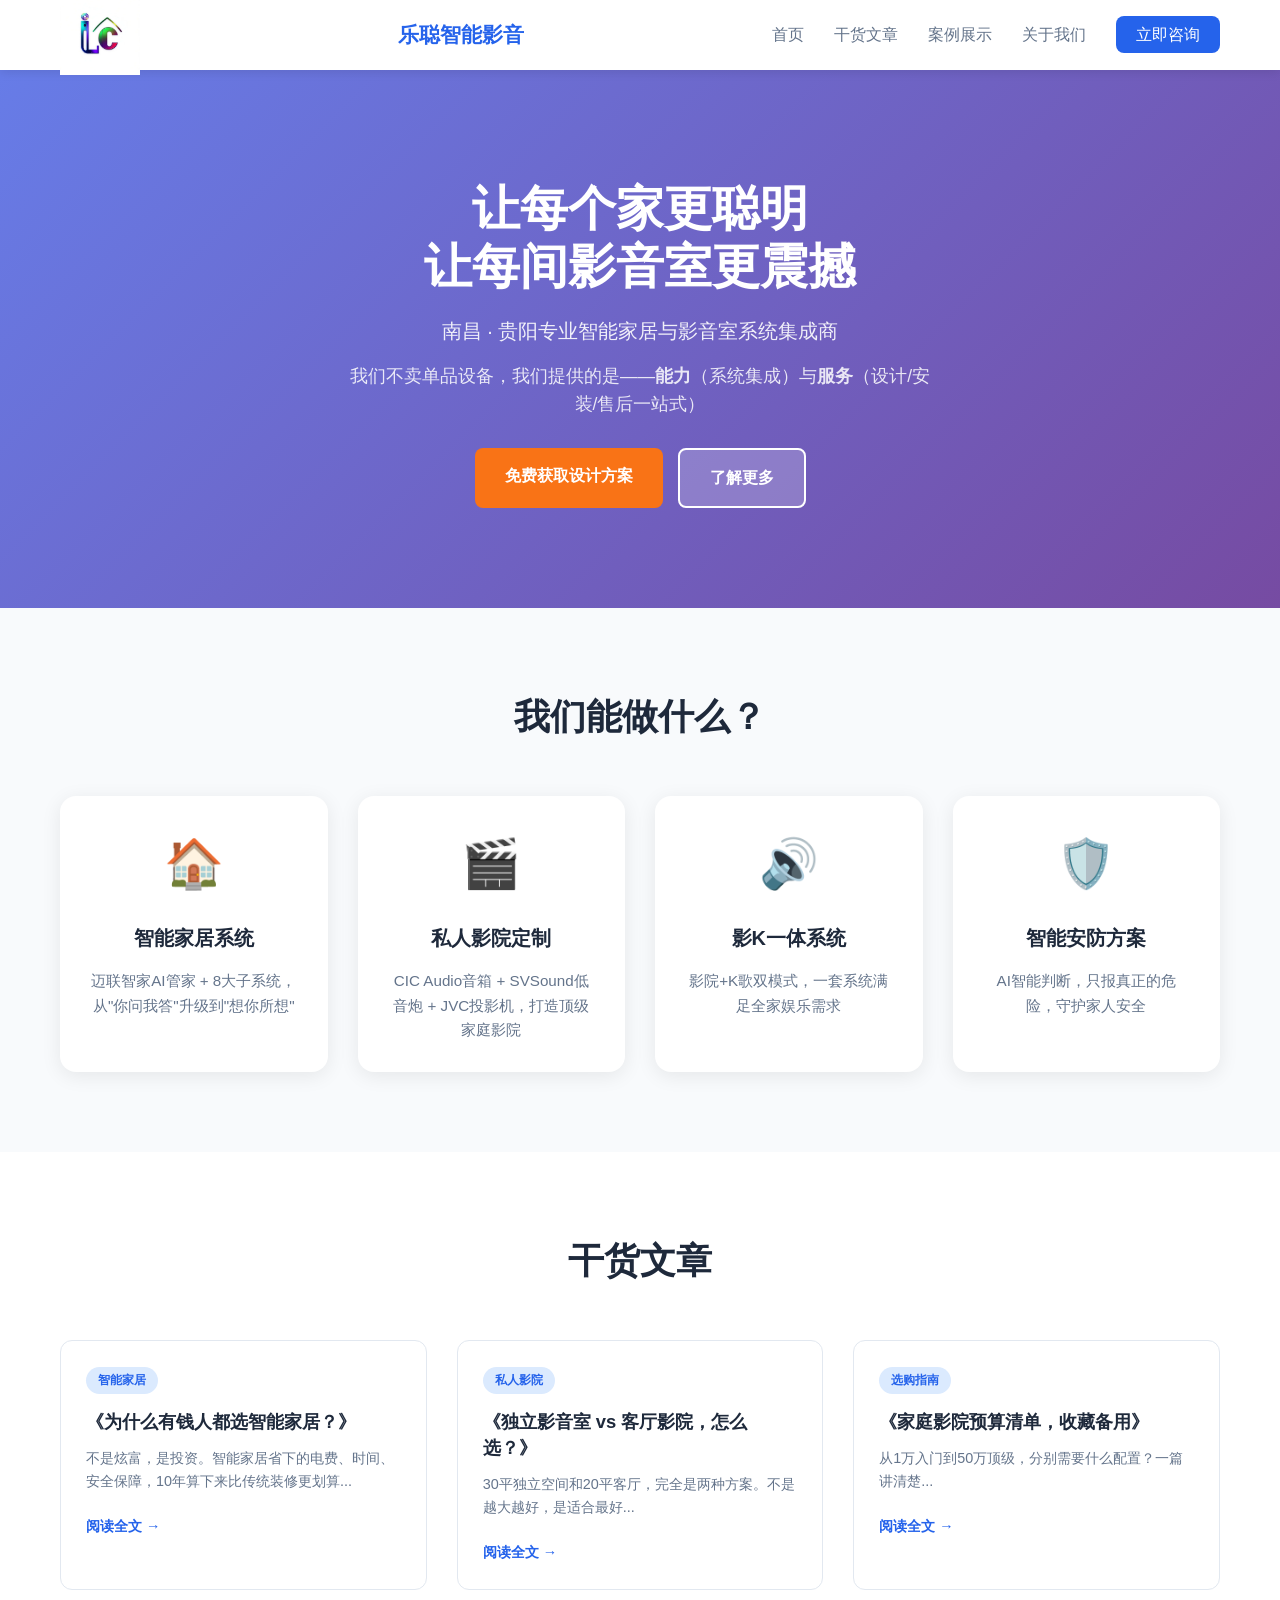
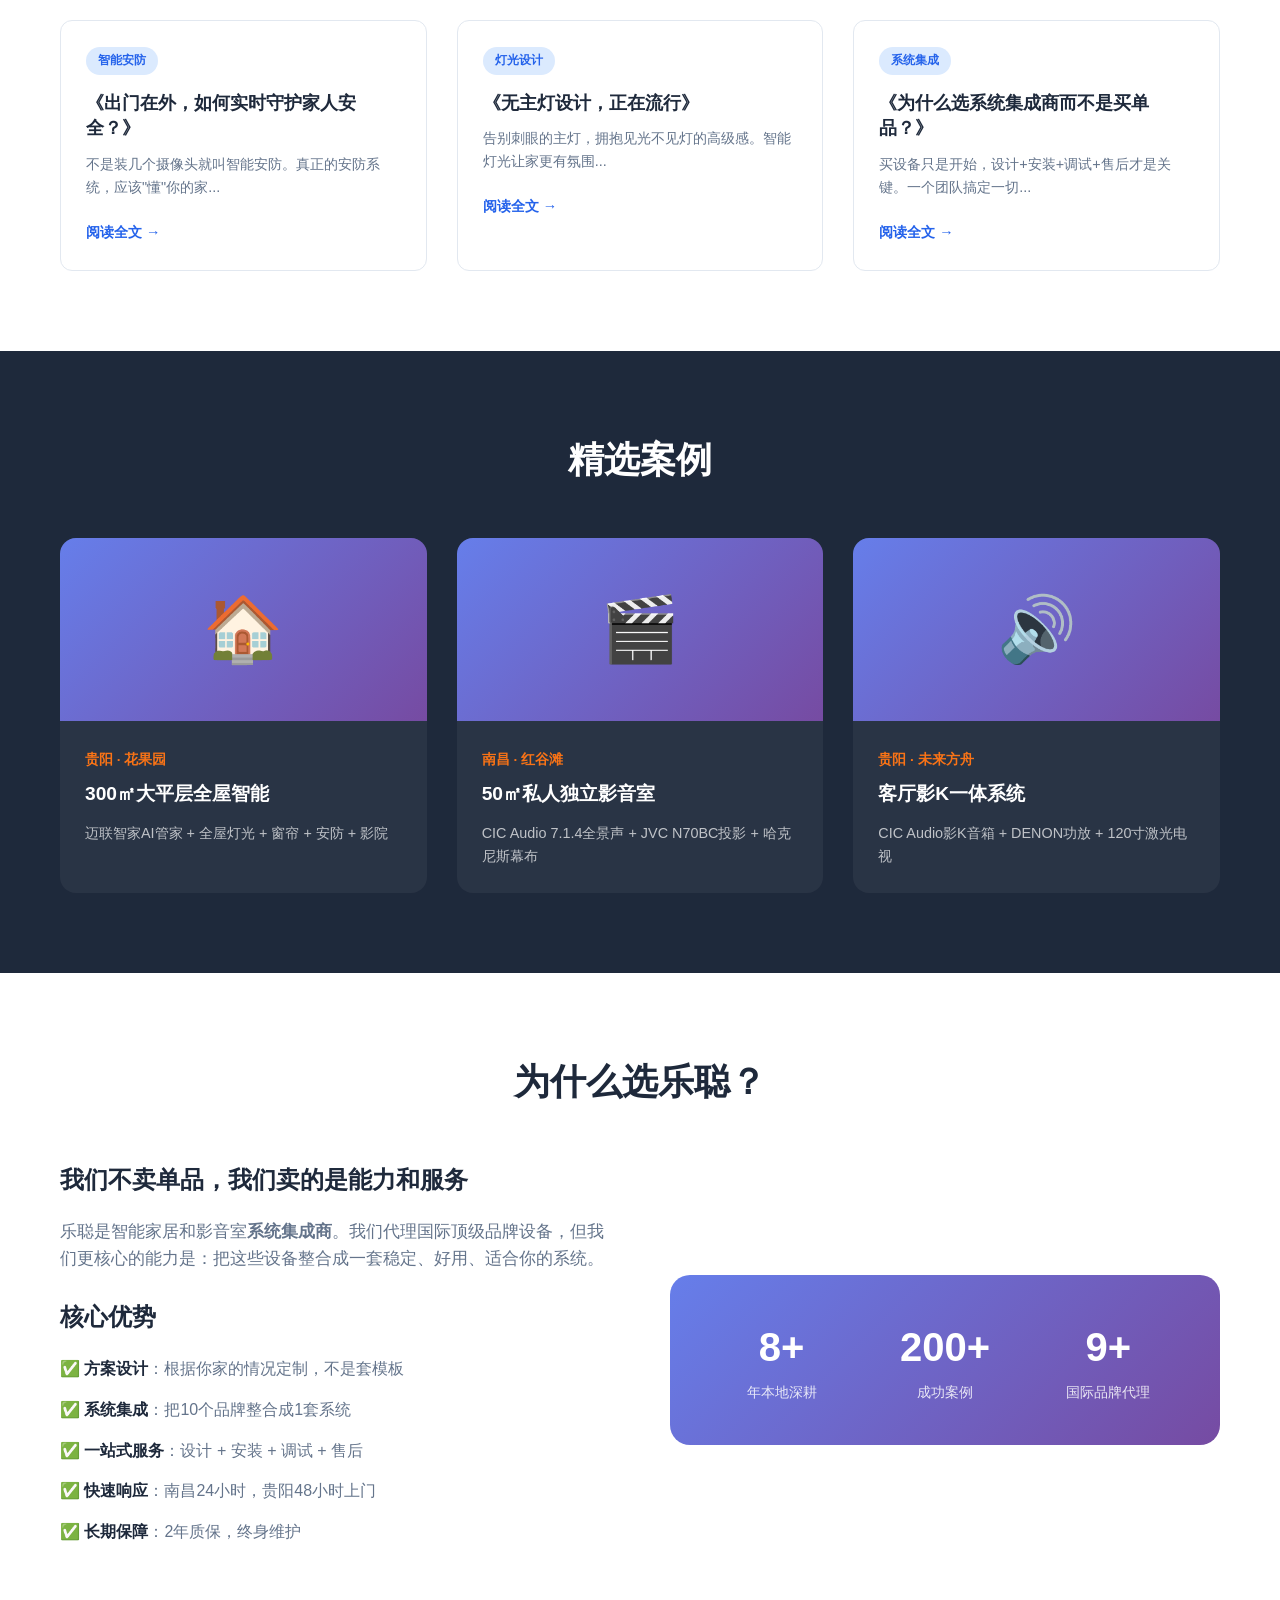
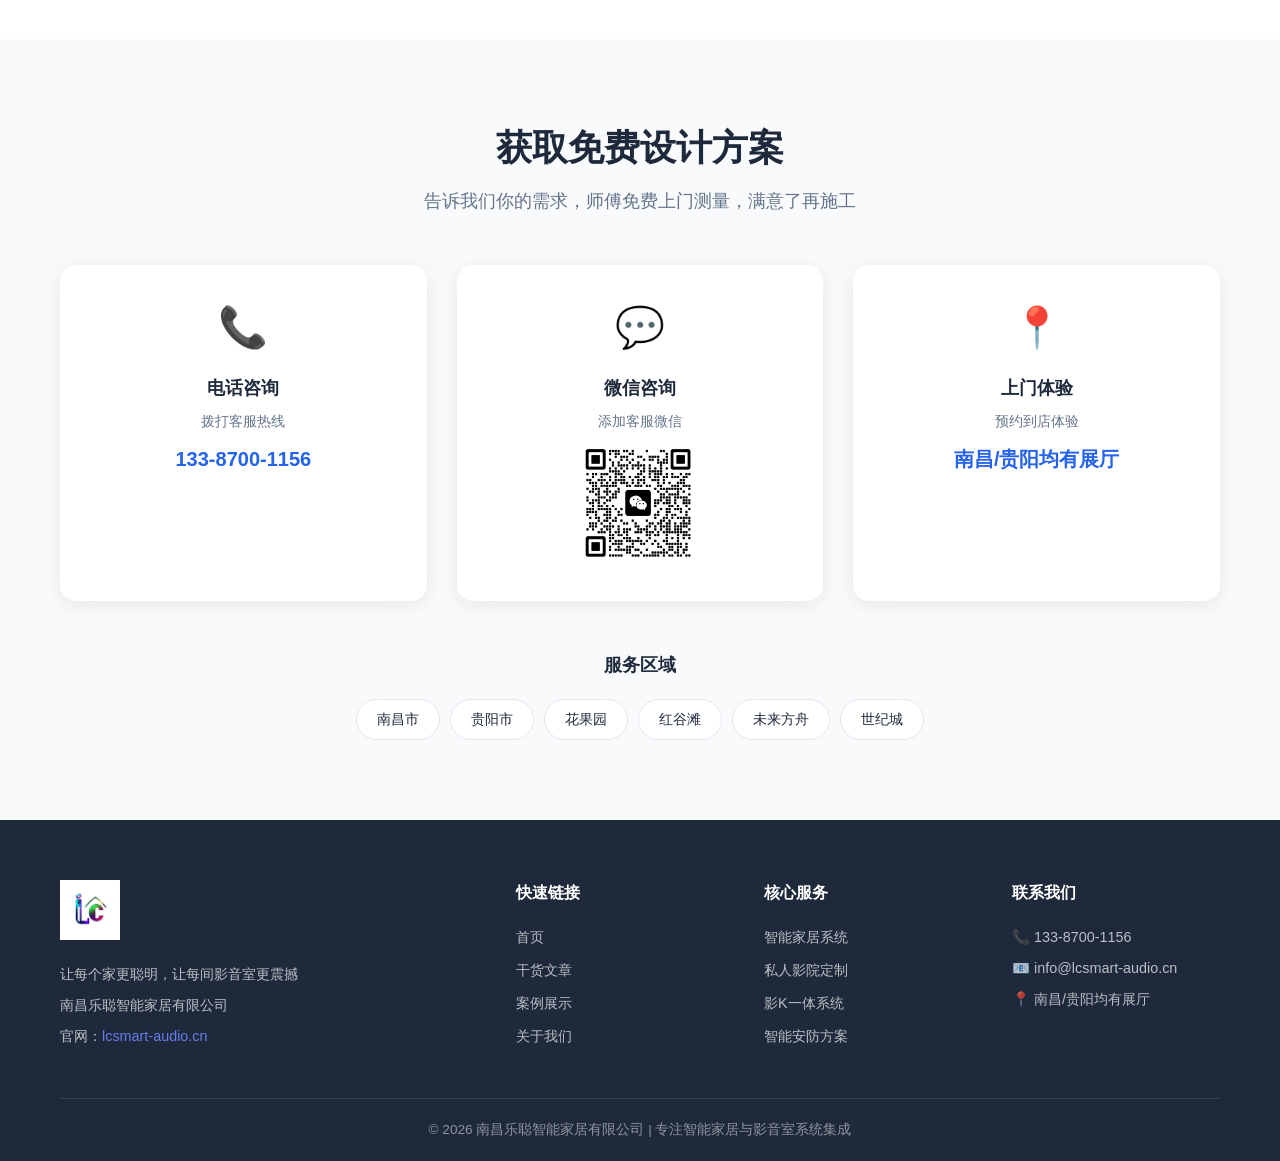
==== index.html @ 18228a3b "导航栏LOGO后增加文字" ====
<!DOCTYPE html>
<html lang="zh-CN">
<head>
    <meta charset="UTF-8">
    <meta name="viewport" content="width=device-width, initial-scale=1.0">
    <title>乐聪智能家居 | 南昌/贵阳智能家居系统集成_私人影院定制专家</title>
    <meta name="description" content="南昌乐聪智能家居专注智能家居系统与影音室定制，提供迈联智家AI管家、智能安防、灯光设计、私人影院等一站式解决方案。服务南昌/贵阳，8年本地案例，咨询：133-8700-1156">
    <meta name="keywords" content="智能家居,南昌智能家居,贵阳智能家居,私人影院,家庭影院,智能安防,迈联智家,灯光设计,影K一体,CIC Audio,南昌,贵阳">
    <meta name="author" content="南昌乐聪智能家居">
    <meta name="robots" content="index, follow">
    <link rel="canonical" href="https://yangcheng12-lang.github.io/lecong-blog/">
    
    <!-- Open Graph -->
    <meta property="og:title" content="乐聪智能家居 | 南昌/贵阳智能家居系统集成专家">
    <meta property="og:description" content="专注智能家居系统与影音室定制，服务南昌/贵阳业主，提供智能安防、灯光、影院等一站式解决方案">
    <meta property="og:type" content="website">
    <meta property="og:url" content="https://yangcheng12-lang.github.io/lecong-blog/">
    <meta property="og:locale" content="zh_CN">
    <link rel="stylesheet" href="styles.css">
</head>
<body>
    <header>
        <nav class="container">
            <a href="#"><img src="logo.png" alt="乐聪智能生活" style="height:80px;vertical-align:middle;"></a><span style="font-size:1.3rem;font-weight:bold;margin-left:10px;color:#2563eb;">乐聪智能影音</span>
            <ul class="nav-links">
                <li><a href="#home">首页</a></li>
                <li><a href="#articles">干货文章</a></li>
                <li><a href="#cases">案例展示</a></li>
                <li><a href="#about">关于我们</a></li>
                <li><a href="#contact" class="cta-btn">立即咨询</a></li>
            </ul>
        </nav>
    </header>

    <section id="home" class="hero">
        <div class="container">
            <h1>让每个家更聪明<br>让每间影音室更震撼</h1>
            <p class="subtitle">南昌 · 贵阳专业智能家居与影音室系统集成商</p>
            <p class="description">我们不卖单品设备，我们提供的是——<strong>能力</strong>（系统集成）与<strong>服务</strong>（设计/安装/售后一站式）</p>
            <div class="hero-btns">
                <a href="#contact" class="btn-primary">免费获取设计方案</a>
                <a href="#articles" class="btn-secondary">了解更多</a>
            </div>
        </div>
    </section>

    <section id="services" class="services">
        <div class="container">
            <h2 class="section-title">我们能做什么？</h2>
            <div class="service-grid">
                <div class="service-card">
                    <div class="service-icon">🏠</div>
                    <h3>智能家居系统</h3>
                    <p>迈联智家AI管家 + 8大子系统，从"你问我答"升级到"想你所想"</p>
                </div>
                <div class="service-card">
                    <div class="service-icon">🎬</div>
                    <h3>私人影院定制</h3>
                    <p>CIC Audio音箱 + SVSound低音炮 + JVC投影机，打造顶级家庭影院</p>
                </div>
                <div class="service-card">
                    <div class="service-icon">🔊</div>
                    <h3>影K一体系统</h3>
                    <p>影院+K歌双模式，一套系统满足全家娱乐需求</p>
                </div>
                <div class="service-card">
                    <div class="service-icon">🛡️</div>
                    <h3>智能安防方案</h3>
                    <p>AI智能判断，只报真正的危险，守护家人安全</p>
                </div>
            </div>
        </div>
    </section>

    <section id="articles" class="articles">
        <div class="container">
            <h2 class="section-title">干货文章</h2>
            <div class="article-grid">
                <article class="article-card">
                    <span class="tag">智能家居</span>
                    <h3>《为什么有钱人都选智能家居？》</h3>
                    <p>不是炫富，是投资。智能家居省下的电费、时间、安全保障，10年算下来比传统装修更划算...</p>
                    <a href="article-smart-home-worth.html" class="read-more">阅读全文 →</a>
                </article>
                <article class="article-card">
                    <span class="tag">私人影院</span>
                    <h3>《独立影音室 vs 客厅影院，怎么选？》</h3>
                    <p>30平独立空间和20平客厅，完全是两种方案。不是越大越好，是适合最好...</p>
                    <a href="article-room-vs-livingroom.html" class="read-more">阅读全文 →</a>
                </article>
                <article class="article-card">
                    <span class="tag">选购指南</span>
                    <h3>《家庭影院预算清单，收藏备用》</h3>
                    <p>从1万入门到50万顶级，分别需要什么配置？一篇讲清楚...</p>
                    <a href="article-theater-budget.html" class="read-more">阅读全文 →</a>
                </article>
                <article class="article-card">
                    <span class="tag">智能安防</span>
                    <h3>《出门在外，如何实时守护家人安全？》</h3>
                    <p>不是装几个摄像头就叫智能安防。真正的安防系统，应该"懂"你的家...</p>
                    <a href="article-security.html" class="read-more">阅读全文 →</a>
                </article>
                <article class="article-card">
                    <span class="tag">灯光设计</span>
                    <h3>《无主灯设计，正在流行》</h3>
                    <p>告别刺眼的主灯，拥抱见光不见灯的高级感。智能灯光让家更有氛围...</p>
                    <a href="article-lighting.html" class="read-more">阅读全文 →</a>
                </article>
                <article class="article-card">
                    <span class="tag">系统集成</span>
                    <h3>《为什么选系统集成商而不是买单品？》</h3>
                    <p>买设备只是开始，设计+安装+调试+售后才是关键。一个团队搞定一切...</p>
                    <a href="article-integrator.html" class="read-more">阅读全文 →</a>
                </article>
            </div>
        </div>
    </section>

    <section id="cases" class="cases">
        <div class="container">
            <h2 class="section-title">精选案例</h2>
            <div class="case-grid">
                <div class="case-card">
                    <div class="case-image">🏠</div>
                    <div class="case-info">
                        <span class="case-city">贵阳 · 花果园</span>
                        <h3>300㎡大平层全屋智能</h3>
                        <p>迈联智家AI管家 + 全屋灯光 + 窗帘 + 安防 + 影院</p>
                    </div>
                </div>
                <div class="case-card">
                    <div class="case-image">🎬</div>
                    <div class="case-info">
                        <span class="case-city">南昌 · 红谷滩</span>
                        <h3>50㎡私人独立影音室</h3>
                        <p>CIC Audio 7.1.4全景声 + JVC N70BC投影 + 哈克尼斯幕布</p>
                    </div>
                </div>
                <div class="case-card">
                    <div class="case-image">🔊</div>
                    <div class="case-info">
                        <span class="case-city">贵阳 · 未来方舟</span>
                        <h3>客厅影K一体系统</h3>
                        <p>CIC Audio影K音箱 + DENON功放 + 120寸激光电视</p>
                    </div>
                </div>
            </div>
        </div>
    </section>

    <section id="about" class="about">
        <div class="container">
            <h2 class="section-title">为什么选乐聪？</h2>
            <div class="about-content">
                <div class="about-text">
                    <h3>我们不卖单品，我们卖的是能力和服务</h3>
                    <p>乐聪是智能家居和影音室<strong>系统集成商</strong>。我们代理国际顶级品牌设备，但我们更核心的能力是：把这些设备整合成一套稳定、好用、适合你的系统。</p>
                    
                    <h3>核心优势</h3>
                    <ul class="advantage-list">
                        <li>✅ <strong>方案设计</strong>：根据你家的情况定制，不是套模板</li>
                        <li>✅ <strong>系统集成</strong>：把10个品牌整合成1套系统</li>
                        <li>✅ <strong>一站式服务</strong>：设计 + 安装 + 调试 + 售后</li>
                        <li>✅ <strong>快速响应</strong>：南昌24小时，贵阳48小时上门</li>
                        <li>✅ <strong>长期保障</strong>：2年质保，终身维护</li>
                    </ul>
                </div>
                <div class="about-image">
                    <div class="stats-box">
                        <div class="stat">
                            <span class="stat-number">8+</span>
                            <span class="stat-label">年本地深耕</span>
                        </div>
                        <div class="stat">
                            <span class="stat-number">200+</span>
                            <span class="stat-label">成功案例</span>
                        </div>
                        <div class="stat">
                            <span class="stat-number">9+</span>
                            <span class="stat-label">国际品牌代理</span>
                        </div>
                    </div>
                </div>
            </div>
        </div>
    </section>

    <section id="contact" class="contact">
        <div class="container">
            <h2 class="section-title">获取免费设计方案</h2>
            <p class="contact-desc">告诉我们你的需求，师傅免费上门测量，满意了再施工</p>
            <div class="contact-methods">
                <div class="contact-card">
                    <div class="contact-icon">📞</div>
                    <h3>电话咨询</h3>
                    <p>拨打客服热线</p>
                    <span class="contact-value">133-8700-1156</span>
                </div>
                <div class="contact-card">
                    <div class="contact-icon">💬</div>
                    <h3>微信咨询</h3>
                    <p>添加客服微信</p>
                    <img src="wechat-qr.png" alt="微信二维码" style="width:120px;height:120px;border-radius:8px;margin-top:10px;">
                </div>
                <div class="contact-card">
                    <div class="contact-icon">📍</div>
                    <h3>上门体验</h3>
                    <p>预约到店体验</p>
                    <span class="contact-value">南昌/贵阳均有展厅</span>
                </div>
            </div>
            <div class="service-areas">
                <h3>服务区域</h3>
                <div class="area-tags">
                    <span class="area-tag">南昌市</span>
                    <span class="area-tag">贵阳市</span>
                    <span class="area-tag">花果园</span>
                    <span class="area-tag">红谷滩</span>
                    <span class="area-tag">未来方舟</span>
                    <span class="area-tag">世纪城</span>
                </div>
            </div>
        </div>
    </section>

    <footer>
        <div class="container">
            <div class="footer-content">
                <div class="footer-brand">
                    <img src="logo.png" alt="乐聪智能生活" style="height:60px;margin-bottom:15px;">
                    <p>让每个家更聪明，让每间影音室更震撼</p>
                    <p>南昌乐聪智能家居有限公司</p>
                    <p>官网：<a href="https://lcsmart-audio.cn" target="_blank" style="color:#667eea;">lcsmart-audio.cn</a></p>
                </div>
                <div class="footer-links">
                    <h4>快速链接</h4>
                    <ul>
                        <li><a href="#home">首页</a></li>
                        <li><a href="#articles">干货文章</a></li>
                        <li><a href="#cases">案例展示</a></li>
                        <li><a href="#about">关于我们</a></li>
                    </ul>
                </div>
                <div class="footer-services">
                    <h4>核心服务</h4>
                    <ul>
                        <li>智能家居系统</li>
                        <li>私人影院定制</li>
                        <li>影K一体系统</li>
                        <li>智能安防方案</li>
                    </ul>
                </div>
                <div class="footer-contact">
                    <h4>联系我们</h4>
                    <p>📞 133-8700-1156</p>
                    <p>📧 info@lcsmart-audio.cn</p>
                    <p>📍 南昌/贵阳均有展厅</p>
                </div>
            </div>
            <div class="footer-bottom">
                <p>© 2026 南昌乐聪智能家居有限公司 | 专注智能家居与影音室系统集成</p>
            </div>
        </div>
    </footer>
</body>
</html>
---- styles.css ----
/* ==================== RESET & BASE ==================== */
* {
    margin: 0;
    padding: 0;
    box-sizing: border-box;
}

:root {
    --primary: #2563eb;
    --primary-dark: #1d4ed8;
    --secondary: #f97316;
    --dark: #1e293b;
    --gray: #64748b;
    --light: #f8fafc;
    --white: #ffffff;
}

html {
    scroll-behavior: smooth;
}

body {
    font-family: -apple-system, BlinkMacSystemFont, "Segoe UI", Roboto, "Helvetica Neue", Arial, sans-serif;
    line-height: 1.6;
    color: var(--dark);
    background: var(--white);
}

.container {
    max-width: 1200px;
    margin: 0 auto;
    padding: 0 20px;
}

a {
    text-decoration: none;
    color: inherit;
}

ul {
    list-style: none;
}

/* ==================== HEADER ==================== */
header {
    background: var(--white);
    box-shadow: 0 2px 10px rgba(0,0,0,0.1);
    position: fixed;
    width: 100%;
    top: 0;
    z-index: 1000;
}

nav {
    display: flex;
    justify-content: space-between;
    align-items: center;
    height: 70px;
}

.logo {
    font-size: 1.5rem;
    font-weight: 700;
    color: var(--primary);
}

.nav-links {
    display: flex;
    gap: 30px;
    align-items: center;
}

.nav-links a {
    font-weight: 500;
    color: var(--gray);
    transition: color 0.3s;
}

.nav-links a:hover {
    color: var(--primary);
}

.cta-btn {
    background: var(--primary);
    color: var(--white) !important;
    padding: 10px 20px;
    border-radius: 8px;
    transition: background 0.3s;
}

.cta-btn:hover {
    background: var(--primary-dark);
}

/* ==================== HERO ==================== */
.hero {
    background: linear-gradient(135deg, #667eea 0%, #764ba2 100%);
    color: var(--white);
    padding: 180px 0 100px;
    text-align: center;
}

.hero h1 {
    font-size: 3rem;
    margin-bottom: 20px;
    line-height: 1.2;
}

.hero .subtitle {
    font-size: 1.25rem;
    opacity: 0.9;
    margin-bottom: 15px;
}

.hero .description {
    font-size: 1.1rem;
    opacity: 0.85;
    max-width: 600px;
    margin: 0 auto 30px;
}

.hero-btns {
    display: flex;
    gap: 15px;
    justify-content: center;
    flex-wrap: wrap;
}

.btn-primary {
    background: var(--secondary);
    color: var(--white);
    padding: 15px 30px;
    border-radius: 8px;
    font-weight: 600;
    transition: transform 0.3s, box-shadow 0.3s;
}

.btn-primary:hover {
    transform: translateY(-2px);
    box-shadow: 0 10px 30px rgba(249, 115, 22, 0.3);
}

.btn-secondary {
    background: rgba(255,255,255,0.2);
    color: var(--white);
    padding: 15px 30px;
    border-radius: 8px;
    font-weight: 600;
    border: 2px solid var(--white);
    transition: background 0.3s;
}

.btn-secondary:hover {
    background: rgba(255,255,255,0.3);
}

/* ==================== SECTIONS ==================== */
section {
    padding: 80px 0;
}

.section-title {
    font-size: 2.25rem;
    text-align: center;
    margin-bottom: 50px;
    color: var(--dark);
}

/* ==================== SERVICES ==================== */
.services {
    background: var(--light);
}

.service-grid {
    display: grid;
    grid-template-columns: repeat(auto-fit, minmax(250px, 1fr));
    gap: 30px;
}

.service-card {
    background: var(--white);
    padding: 30px;
    border-radius: 16px;
    text-align: center;
    box-shadow: 0 4px 20px rgba(0,0,0,0.08);
    transition: transform 0.3s;
}

.service-card:hover {
    transform: translateY(-5px);
}

.service-icon {
    font-size: 3rem;
    margin-bottom: 20px;
}

.service-card h3 {
    font-size: 1.25rem;
    margin-bottom: 15px;
    color: var(--dark);
}

.service-card p {
    color: var(--gray);
    font-size: 0.95rem;
}

/* ==================== ARTICLES ==================== */
.article-grid {
    display: grid;
    grid-template-columns: repeat(auto-fit, minmax(320px, 1fr));
    gap: 30px;
}

.article-card {
    background: var(--white);
    border: 1px solid #e2e8f0;
    border-radius: 12px;
    padding: 25px;
    transition: box-shadow 0.3s, border-color 0.3s;
}

.article-card:hover {
    box-shadow: 0 10px 40px rgba(0,0,0,0.1);
    border-color: var(--primary);
}

.tag {
    display: inline-block;
    background: #dbeafe;
    color: var(--primary);
    padding: 4px 12px;
    border-radius: 20px;
    font-size: 0.75rem;
    font-weight: 600;
    margin-bottom: 15px;
}

.article-card h3 {
    font-size: 1.15rem;
    margin-bottom: 12px;
    color: var(--dark);
    line-height: 1.4;
}

.article-card p {
    color: var(--gray);
    font-size: 0.9rem;
    margin-bottom: 20px;
}

.read-more {
    color: var(--primary);
    font-weight: 600;
    font-size: 0.9rem;
}

.read-more:hover {
    text-decoration: underline;
}

/* ==================== CASES ==================== */
.cases {
    background: var(--dark);
    color: var(--white);
}

.cases .section-title {
    color: var(--white);
}

.case-grid {
    display: grid;
    grid-template-columns: repeat(auto-fit, minmax(300px, 1fr));
    gap: 30px;
}

.case-card {
    background: rgba(255,255,255,0.05);
    border-radius: 16px;
    overflow: hidden;
    transition: transform 0.3s;
}

.case-card:hover {
    transform: scale(1.02);
}

.case-image {
    font-size: 4rem;
    text-align: center;
    padding: 40px;
    background: linear-gradient(135deg, #667eea 0%, #764ba2 100%);
}

.case-info {
    padding: 25px;
}

.case-city {
    color: var(--secondary);
    font-size: 0.85rem;
    font-weight: 600;
}

.case-info h3 {
    font-size: 1.2rem;
    margin: 8px 0 12px;
}

.case-info p {
    color: rgba(255,255,255,0.7);
    font-size: 0.9rem;
}

/* ==================== ABOUT ==================== */
.about-content {
    display: grid;
    grid-template-columns: 1fr 1fr;
    gap: 60px;
    align-items: center;
}

.about-text h3 {
    font-size: 1.5rem;
    margin-bottom: 20px;
    color: var(--dark);
}

.about-text p {
    color: var(--gray);
    margin-bottom: 25px;
    font-size: 1.05rem;
}

.advantage-list li {
    margin-bottom: 15px;
    color: var(--gray);
}

.advantage-list strong {
    color: var(--dark);
}

.stats-box {
    background: linear-gradient(135deg, #667eea 0%, #764ba2 100%);
    border-radius: 20px;
    padding: 40px;
    display: grid;
    grid-template-columns: repeat(3, 1fr);
    gap: 20px;
}

.stat {
    text-align: center;
    color: var(--white);
}

.stat-number {
    display: block;
    font-size: 2.5rem;
    font-weight: 700;
}

.stat-label {
    font-size: 0.9rem;
    opacity: 0.85;
}

/* ==================== CONTACT ==================== */
.contact {
    background: var(--light);
}

.contact-desc {
    text-align: center;
    font-size: 1.1rem;
    color: var(--gray);
    margin-top: -40px;
    margin-bottom: 50px;
}

.contact-methods {
    display: grid;
    grid-template-columns: repeat(auto-fit, minmax(250px, 1fr));
    gap: 30px;
    margin-bottom: 50px;
}

.contact-card {
    background: var(--white);
    padding: 30px;
    border-radius: 16px;
    text-align: center;
    box-shadow: 0 4px 20px rgba(0,0,0,0.08);
}

.contact-icon {
    font-size: 2.5rem;
    margin-bottom: 15px;
}

.contact-card h3 {
    font-size: 1.1rem;
    margin-bottom: 8px;
}

.contact-card p {
    color: var(--gray);
    font-size: 0.9rem;
}

.contact-value {
    display: block;
    font-size: 1.25rem;
    font-weight: 700;
    color: var(--primary);
    margin-top: 10px;
}

.service-areas {
    text-align: center;
}

.service-areas h3 {
    font-size: 1.1rem;
    margin-bottom: 20px;
}

.area-tags {
    display: flex;
    flex-wrap: wrap;
    gap: 10px;
    justify-content: center;
}

.area-tag {
    background: var(--white);
    padding: 8px 20px;
    border-radius: 25px;
    font-size: 0.9rem;
    color: var(--dark);
    border: 1px solid #e2e8f0;
}

/* ==================== FOOTER ==================== */
footer {
    background: var(--dark);
    color: var(--white);
    padding: 60px 0 20px;
}

.footer-content {
    display: grid;
    grid-template-columns: 2fr 1fr 1fr 1fr;
    gap: 40px;
    margin-bottom: 40px;
}

.footer-brand .logo {
    color: var(--white);
    margin-bottom: 15px;
}

.footer-brand p {
    color: rgba(255,255,255,0.7);
    font-size: 0.9rem;
    margin-bottom: 8px;
}

.footer-links h4,
.footer-services h4,
.footer-contact h4 {
    font-size: 1rem;
    margin-bottom: 20px;
}

.footer-links li,
.footer-services li {
    margin-bottom: 10px;
    color: rgba(255,255,255,0.7);
    font-size: 0.9rem;
}

.footer-contact p {
    color: rgba(255,255,255,0.7);
    font-size: 0.9rem;
    margin-bottom: 8px;
}

.footer-bottom {
    border-top: 1px solid rgba(255,255,255,0.1);
    padding-top: 20px;
    text-align: center;
}

.footer-bottom p {
    color: rgba(255,255,255,0.5);
    font-size: 0.85rem;
}

/* ==================== RESPONSIVE ==================== */
@media (max-width: 768px) {
    .nav-links {
        display: none;
    }
    
    .hero h1 {
        font-size: 2rem;
    }
    
    .hero .description {
        font-size: 1rem;
    }
    
    .section-title {
        font-size: 1.75rem;
    }
    
    .about-content {
        grid-template-columns: 1fr;
    }
    
    .footer-content {
        grid-template-columns: 1fr 1fr;
    }
    
    .stats-box {
        grid-template-columns: 1fr;
    }
}

@media (max-width: 480px) {
    .hero {
        padding: 150px 0 80px;
    }
    
    .hero h1 {
        font-size: 1.75rem;
    }
    
    .footer-content {
        grid-template-columns: 1fr;
    }
}
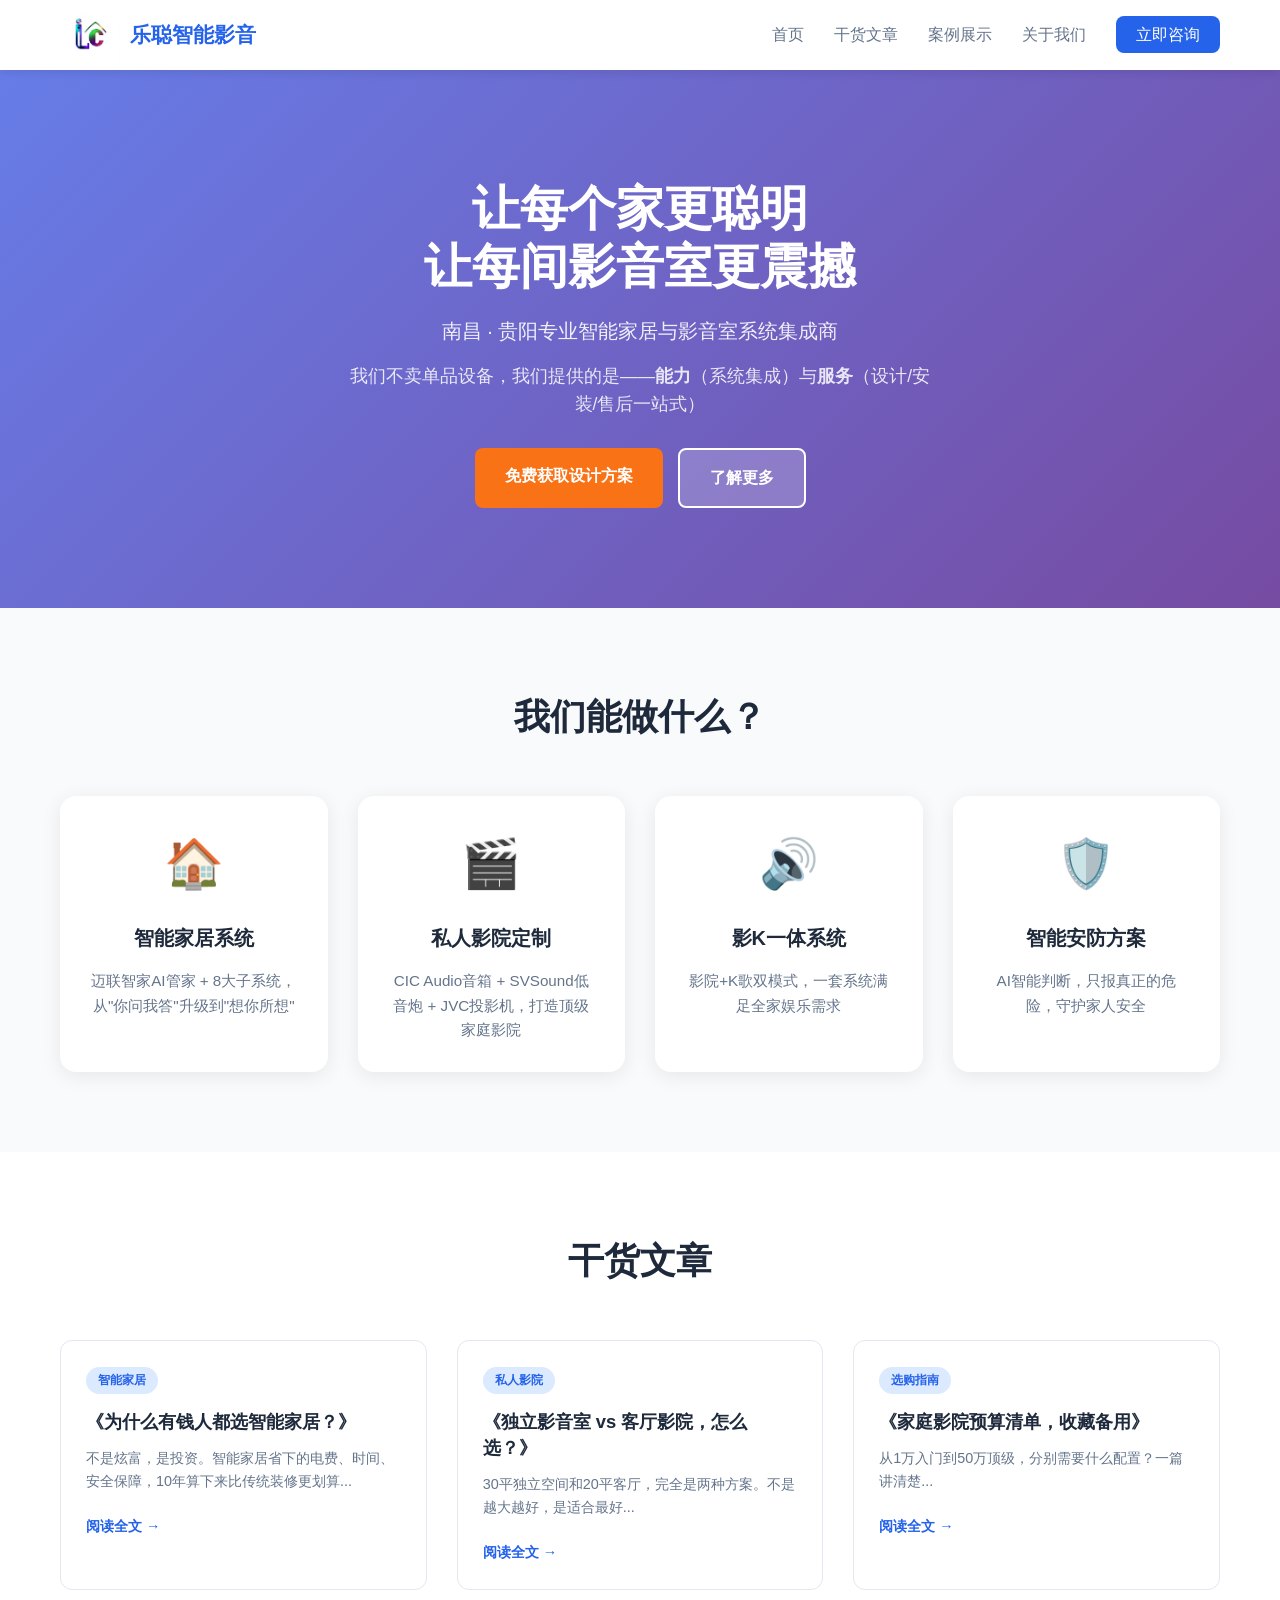
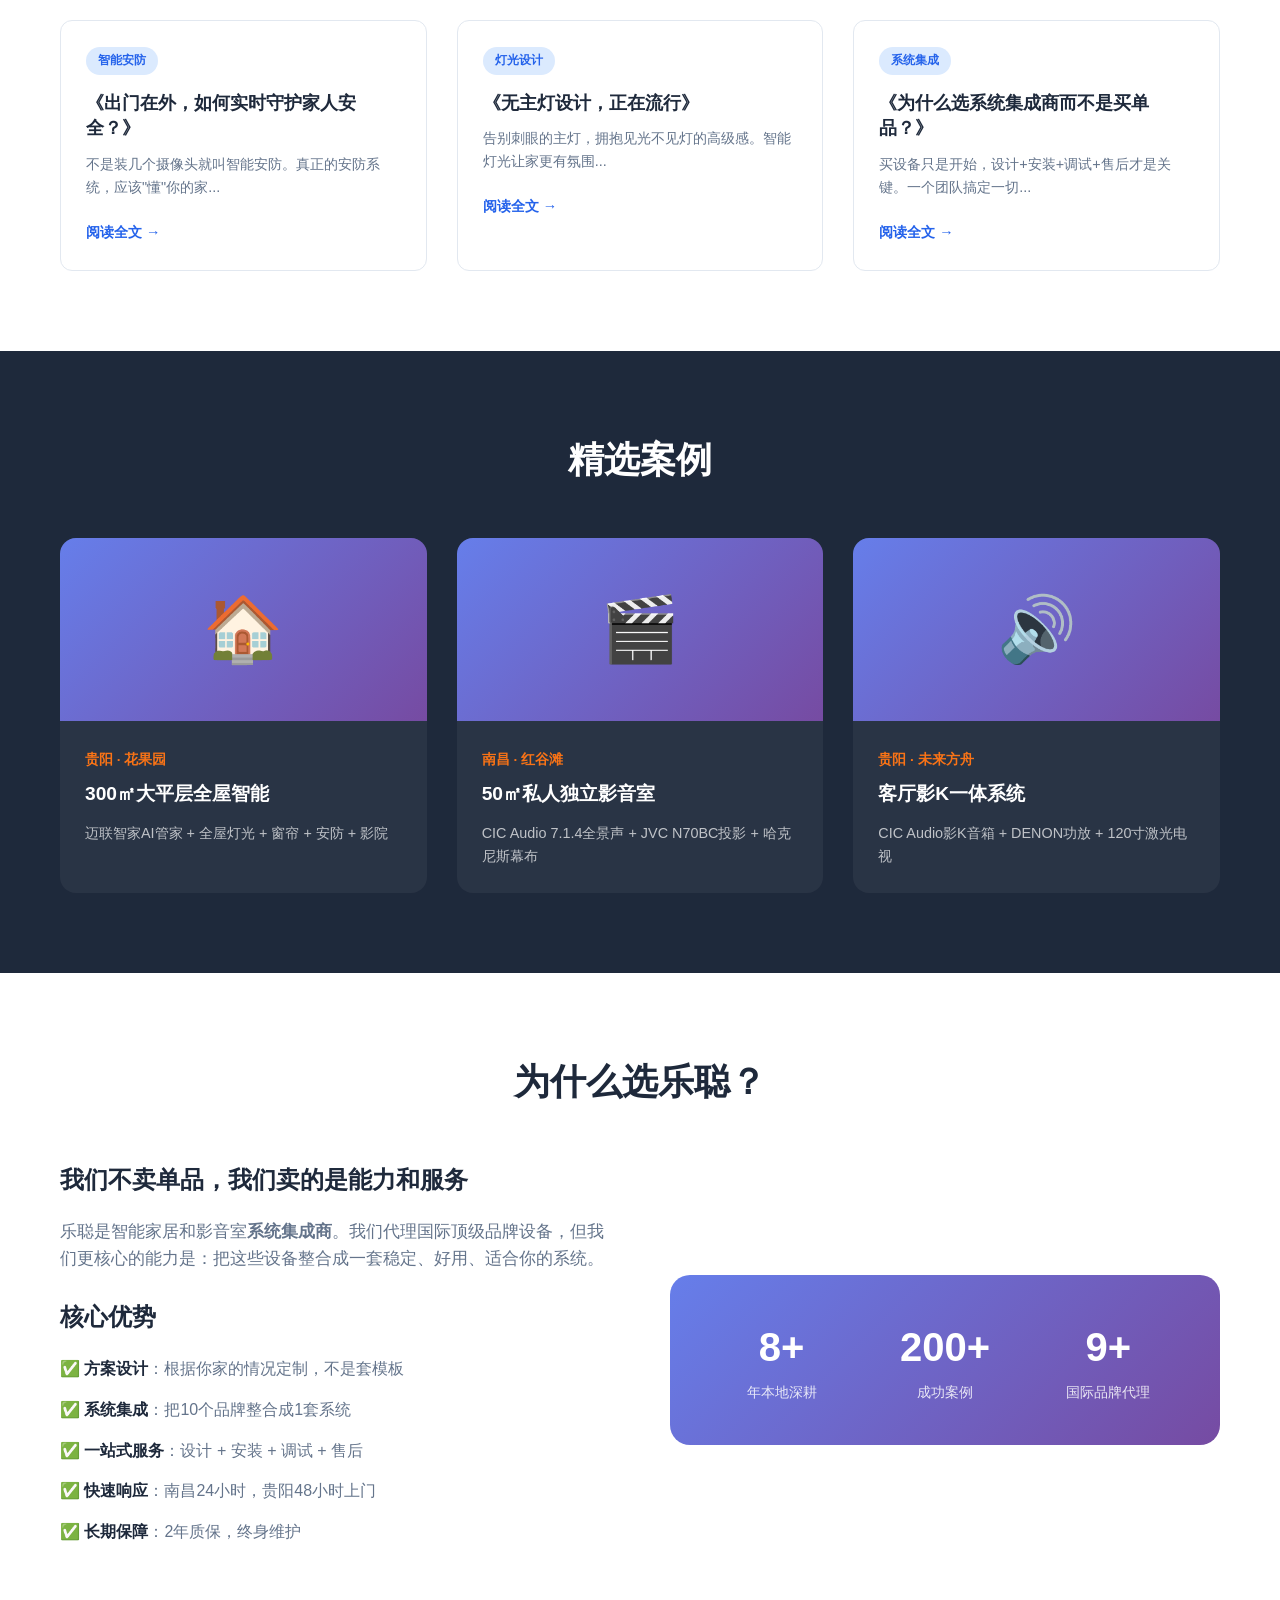
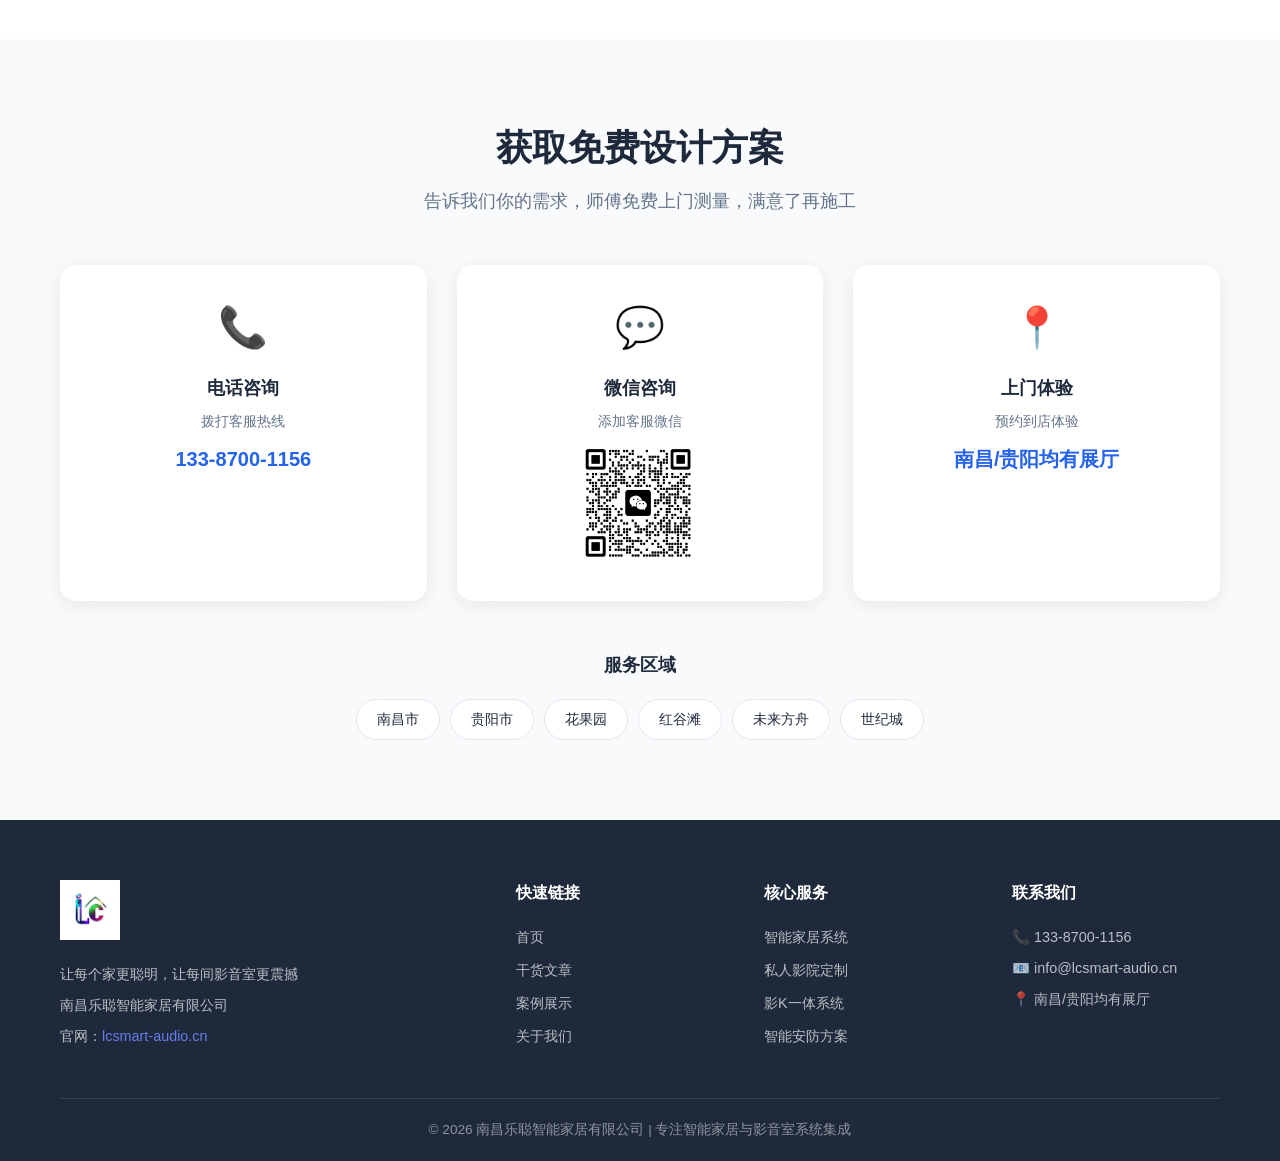
==== commit 7a04f7df: "调整LOGO对齐方式" ====
--- a/index.html
+++ b/index.html
@@ -21,7 +21,7 @@
 <body>
     <header>
         <nav class="container">
-            <a href="#"><img src="logo.png" alt="乐聪智能生活" style="height:80px;vertical-align:middle;"></a><span style="font-size:1.3rem;font-weight:bold;margin-left:10px;color:#2563eb;">乐聪智能影音</span>
+            <a href="#" style="display:flex;align-items:center;"><img src="logo.png" alt="乐聪智能生活" style="height:60px;vertical-align:middle;"><span style="font-size:1.3rem;font-weight:bold;margin-left:10px;color:#2563eb;">乐聪智能影音</span></a>
             <ul class="nav-links">
                 <li><a href="#home">首页</a></li>
                 <li><a href="#articles">干货文章</a></li>
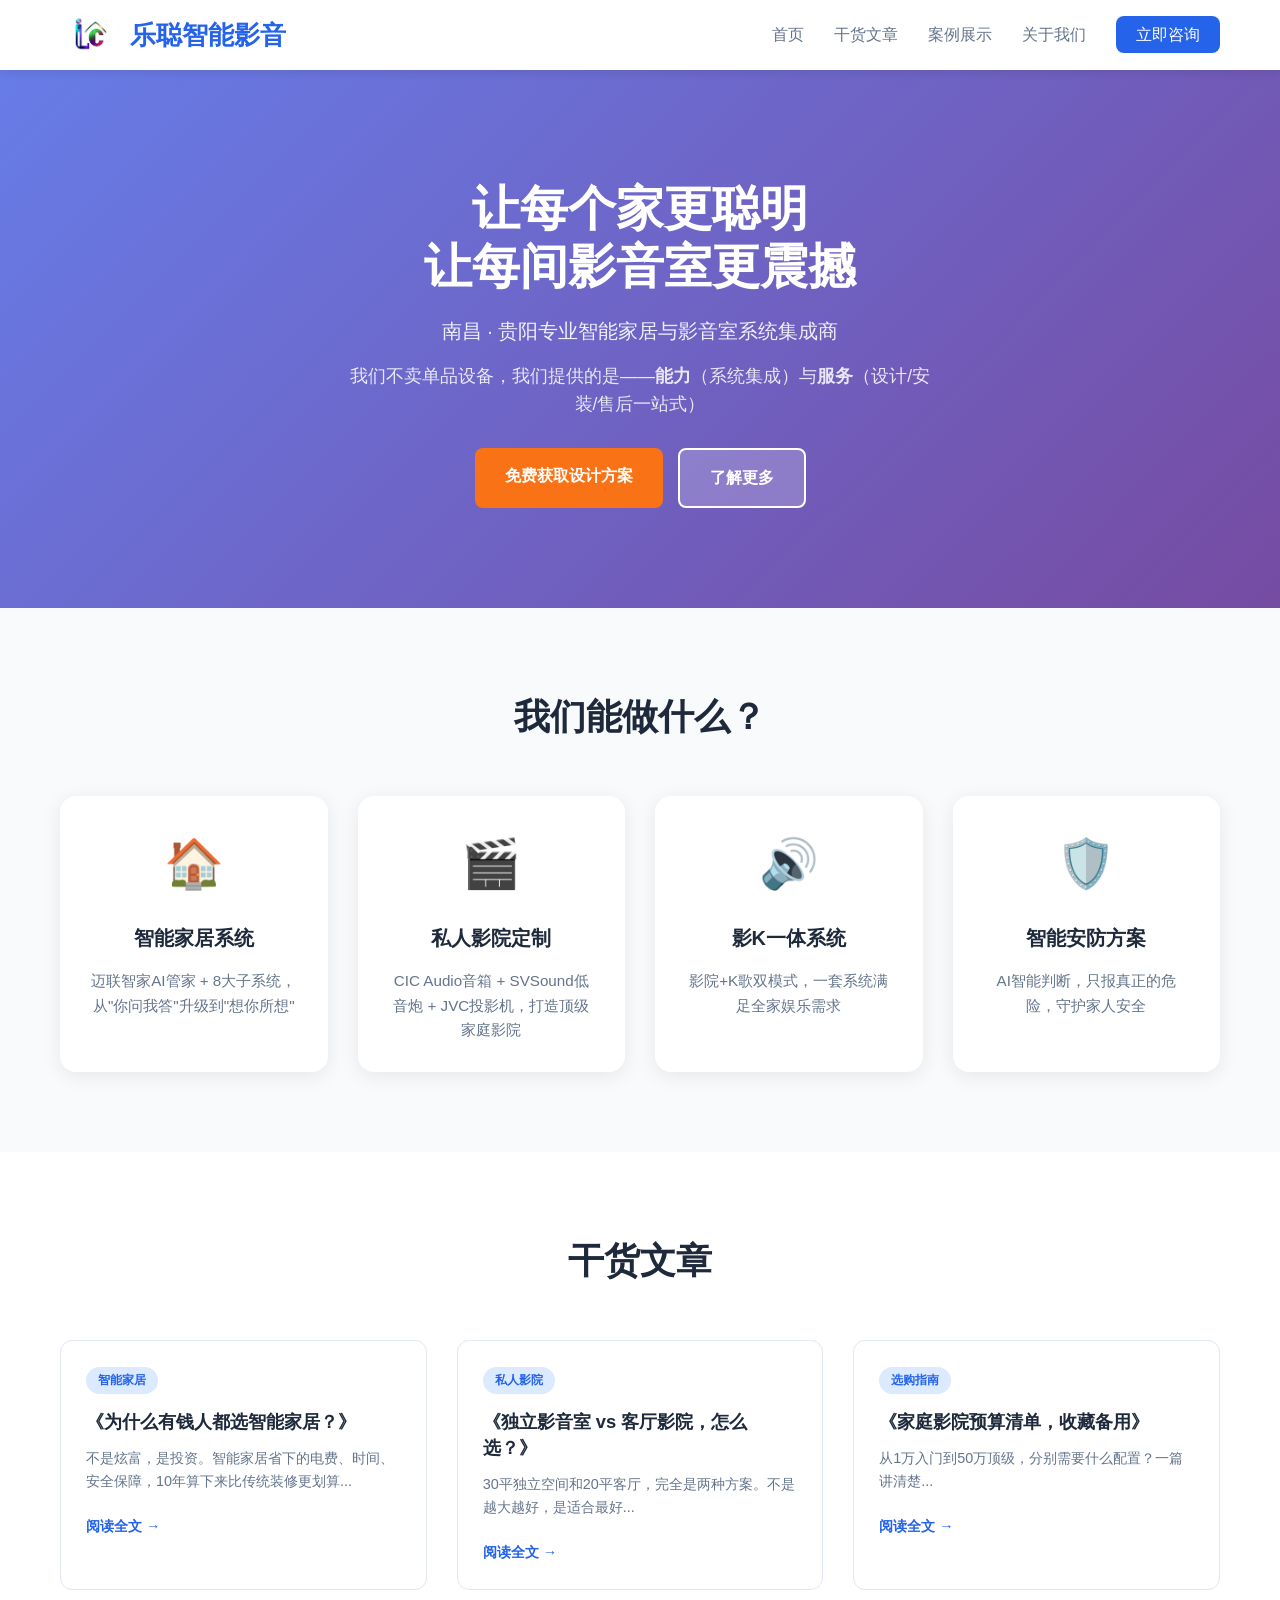
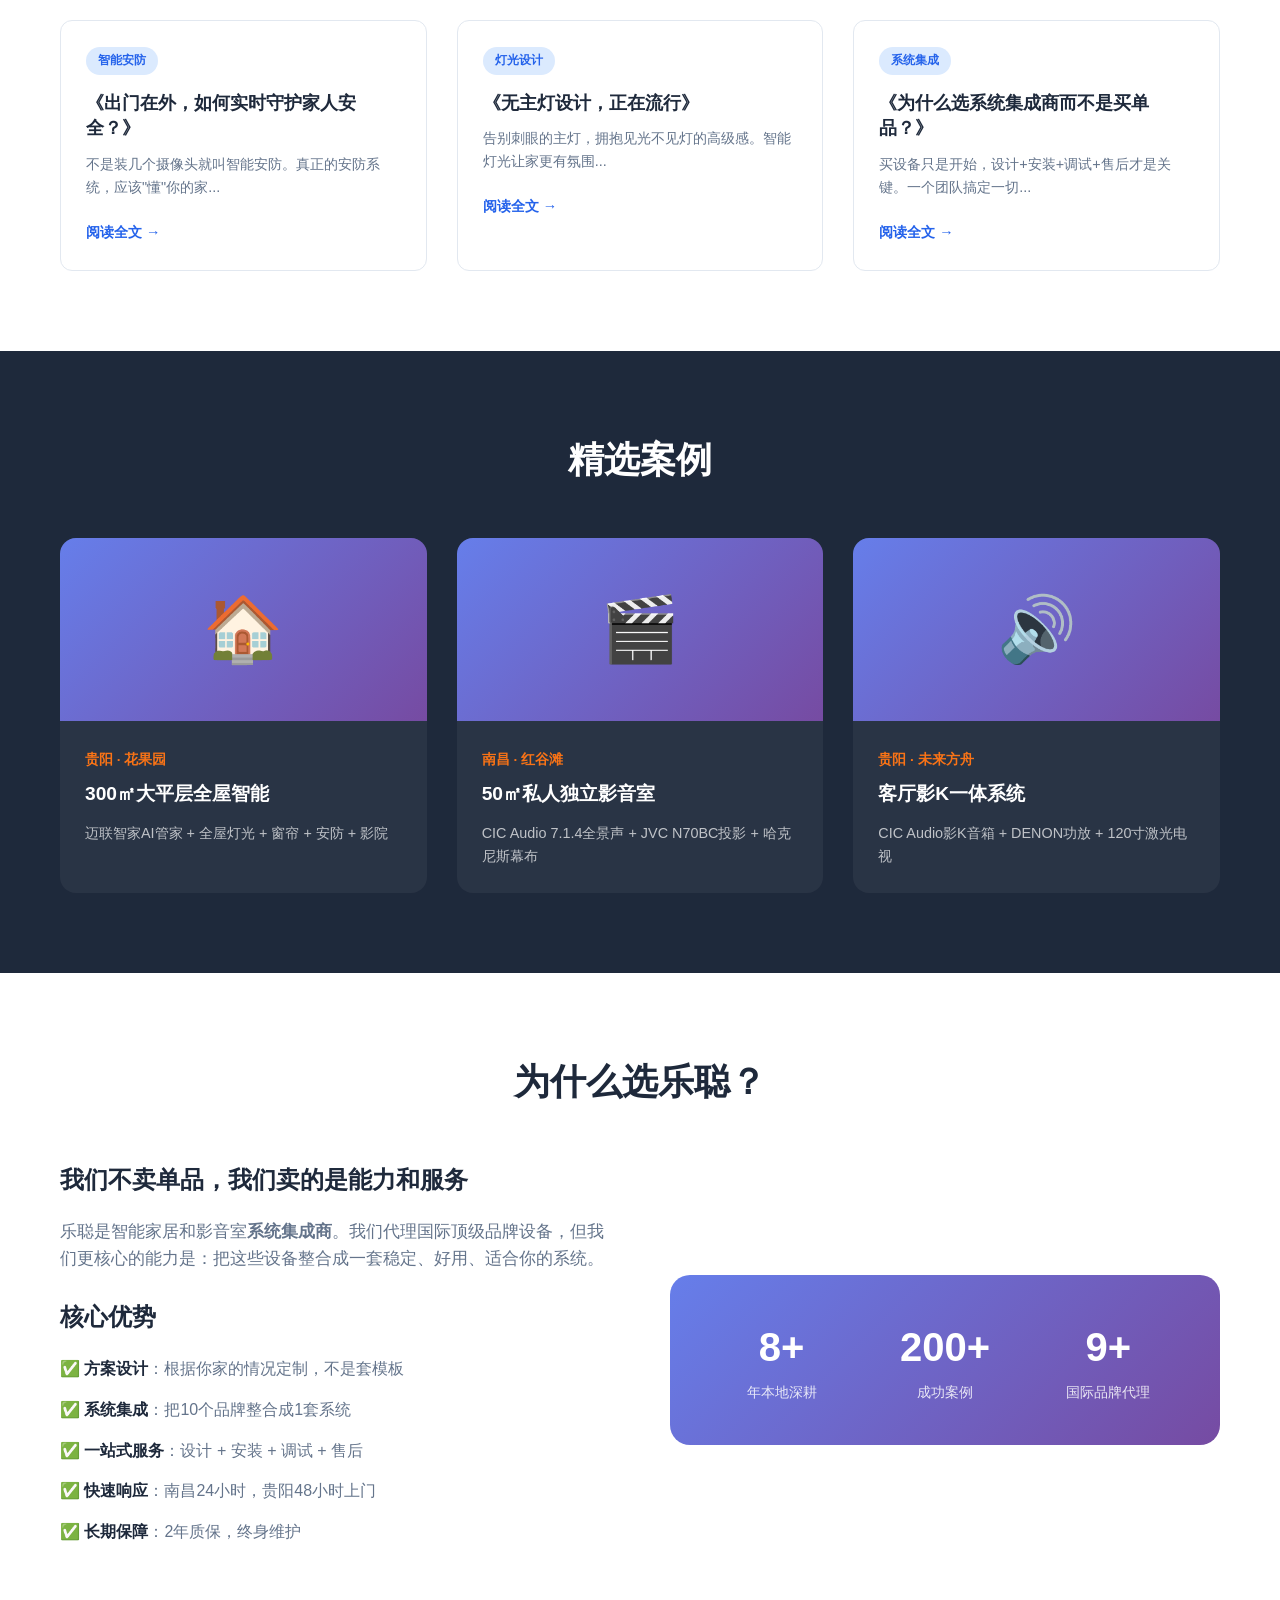
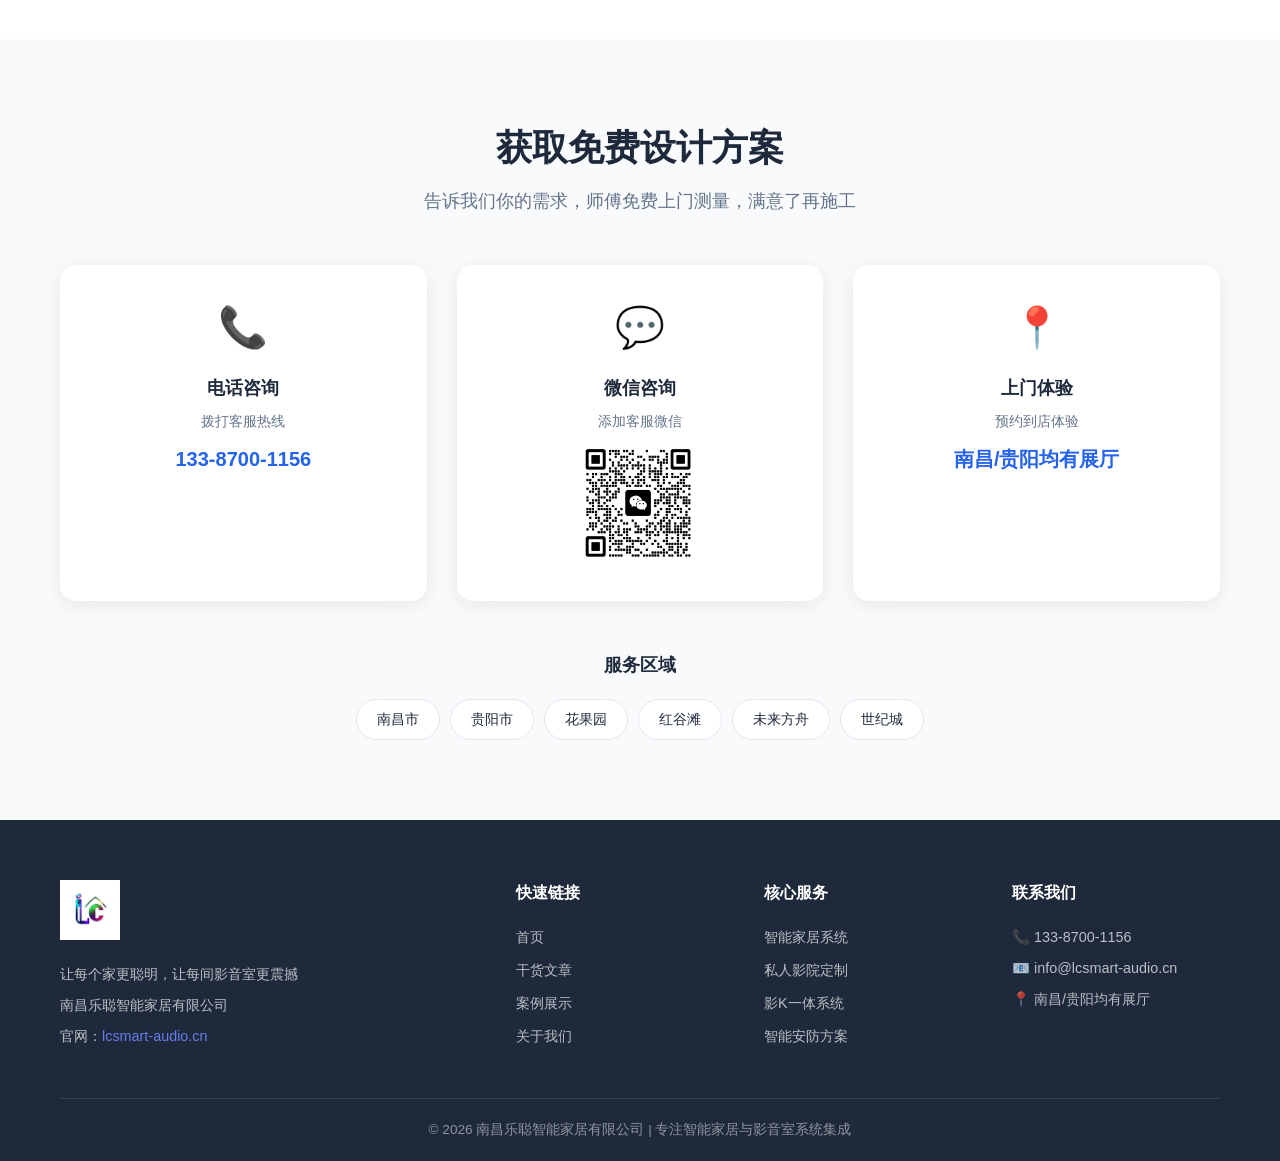
==== commit 48ae1872: "增大导航栏文字" ====
--- a/index.html
+++ b/index.html
@@ -21,7 +21,7 @@
 <body>
     <header>
         <nav class="container">
-            <a href="#" style="display:flex;align-items:center;"><img src="logo.png" alt="乐聪智能生活" style="height:60px;vertical-align:middle;"><span style="font-size:1.3rem;font-weight:bold;margin-left:10px;color:#2563eb;">乐聪智能影音</span></a>
+            <a href="#" style="display:flex;align-items:center;"><img src="logo.png" alt="乐聪智能生活" style="height:60px;vertical-align:middle;"><span style="font-size:1.6rem;font-weight:bold;margin-left:10px;color:#2563eb;">乐聪智能影音</span></a>
             <ul class="nav-links">
                 <li><a href="#home">首页</a></li>
                 <li><a href="#articles">干货文章</a></li>
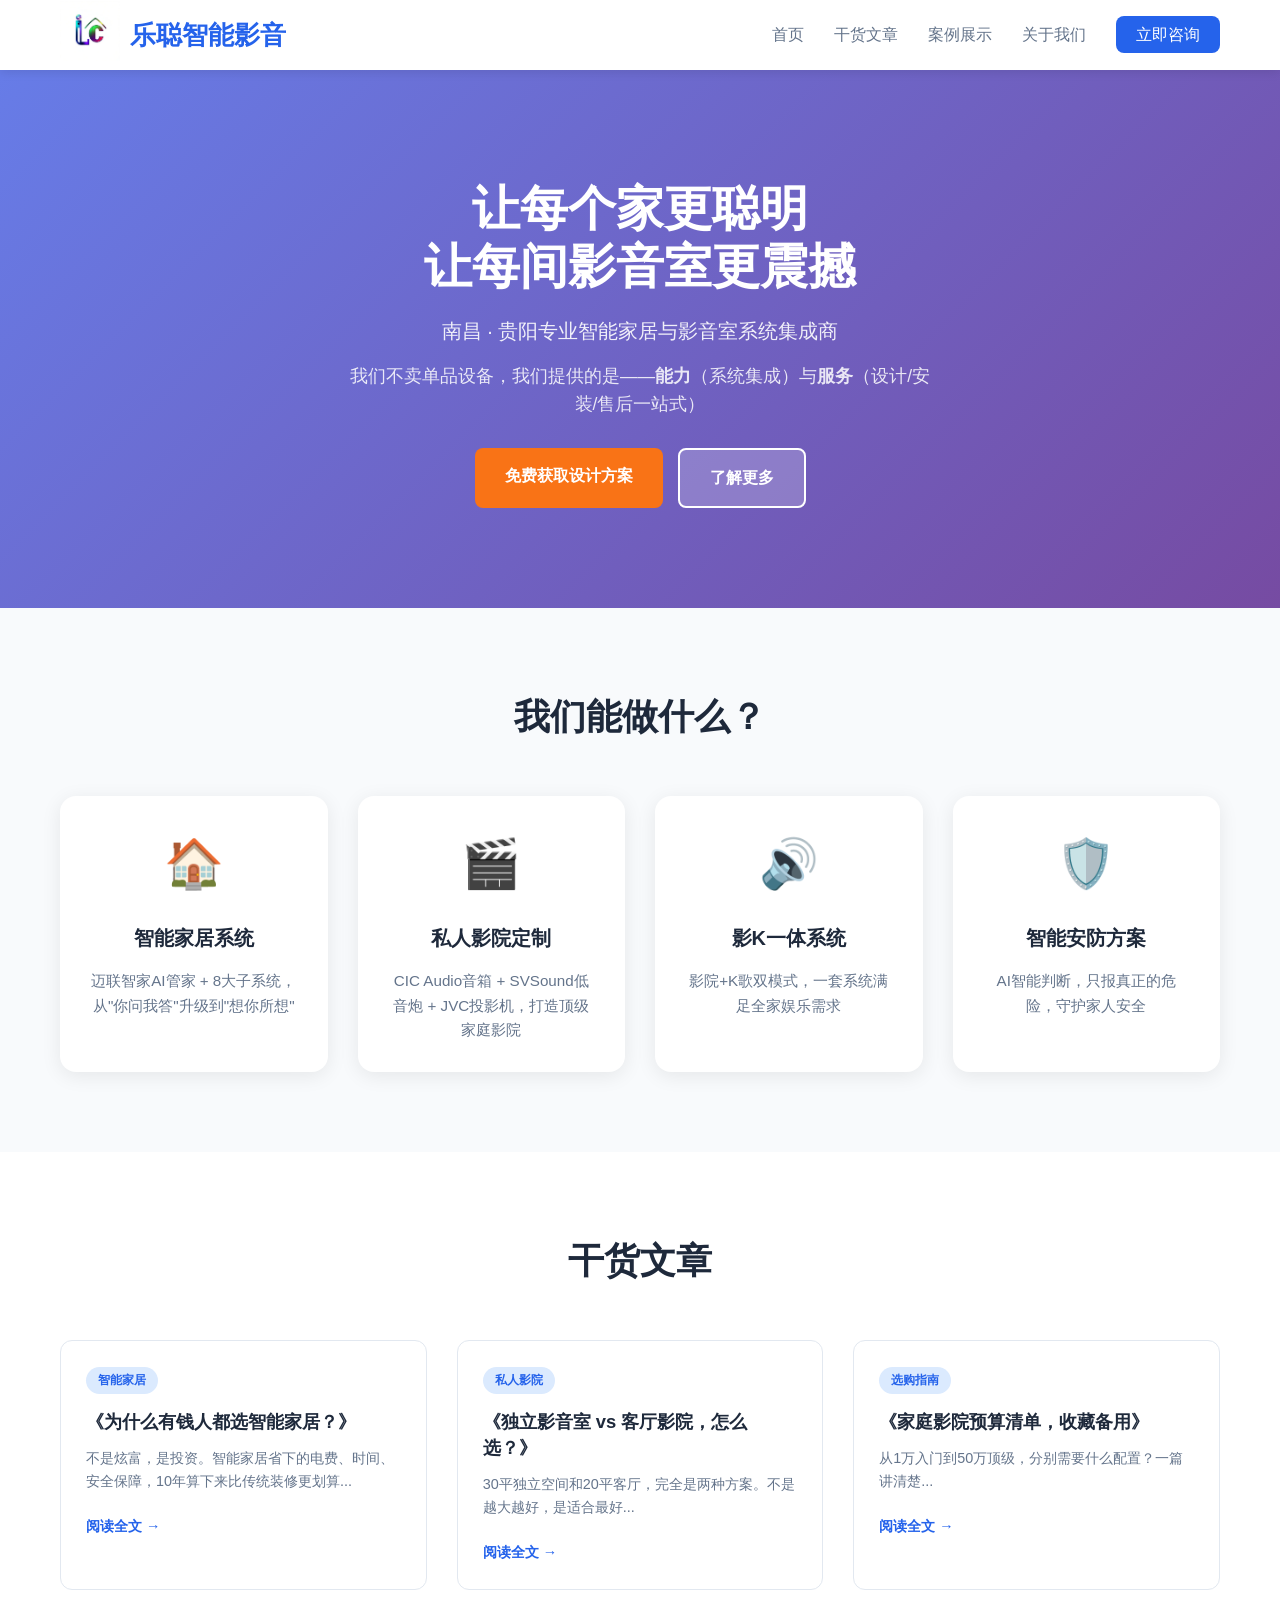
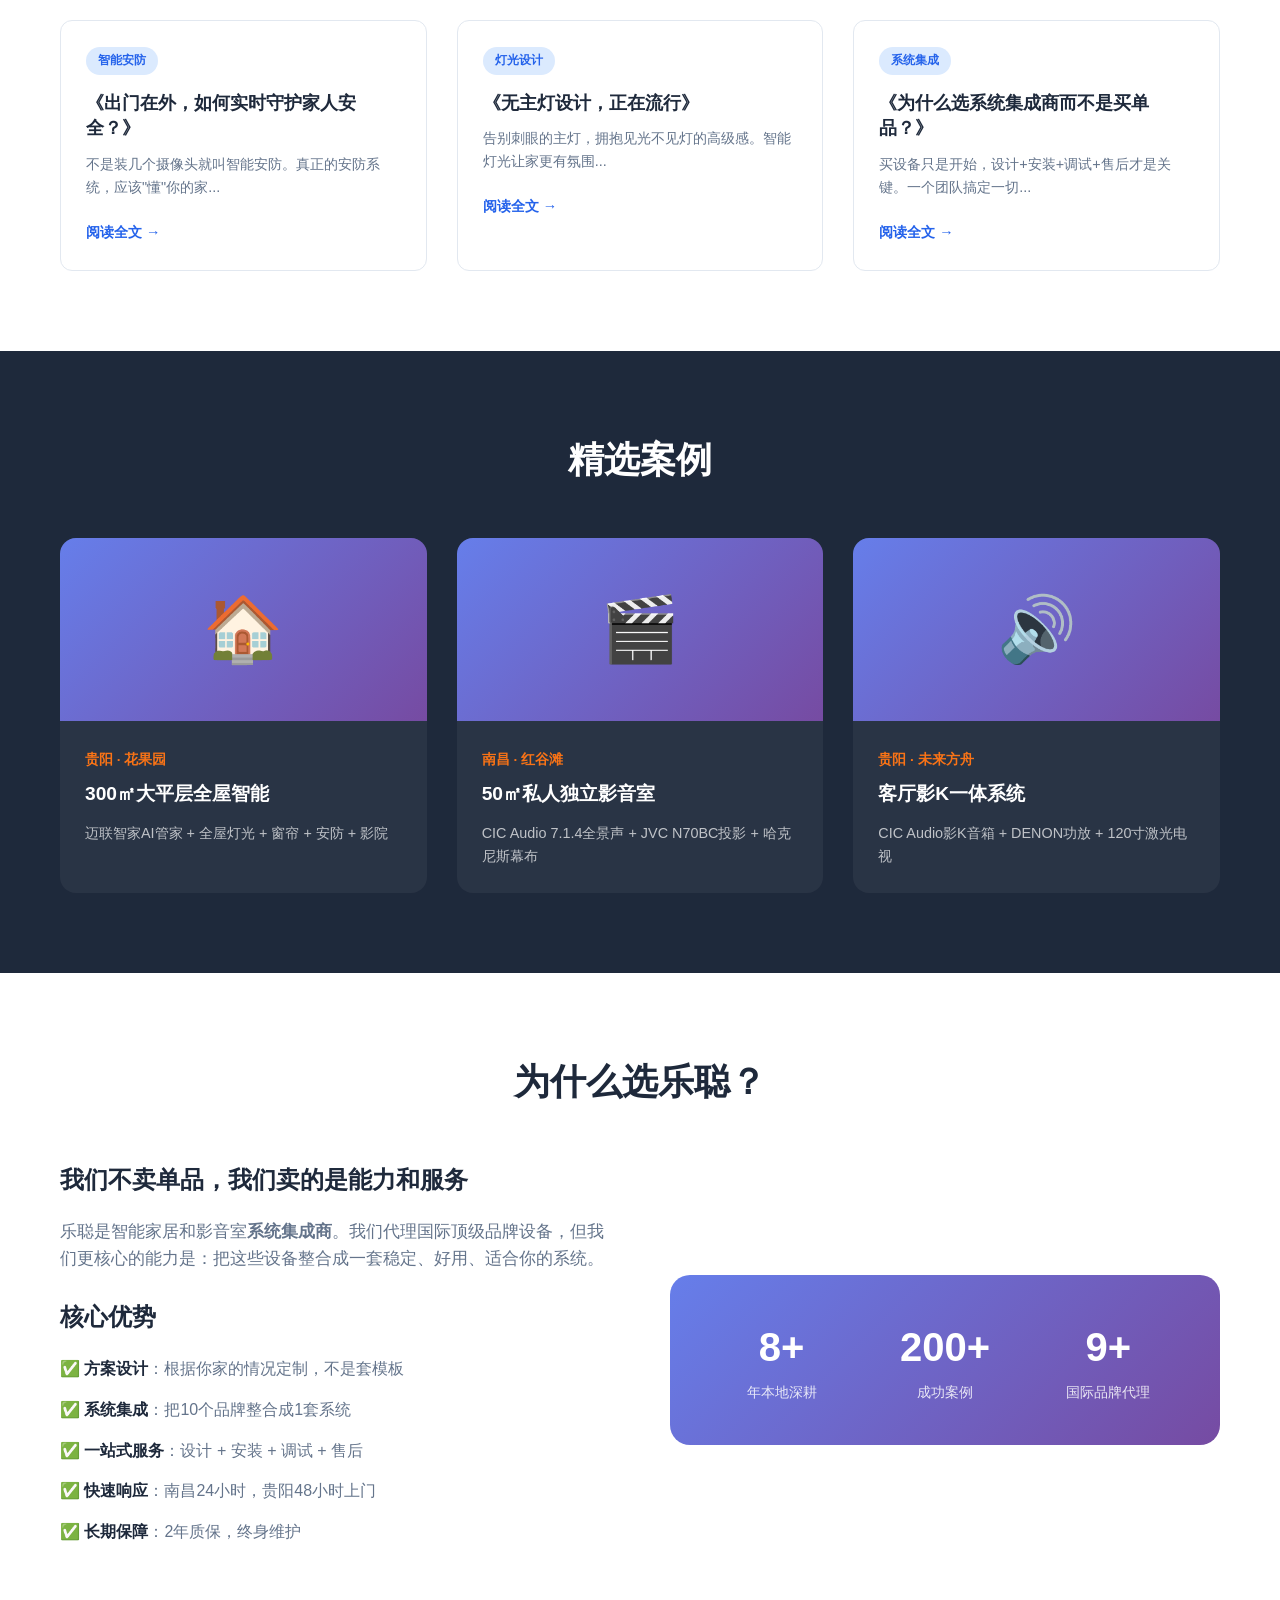
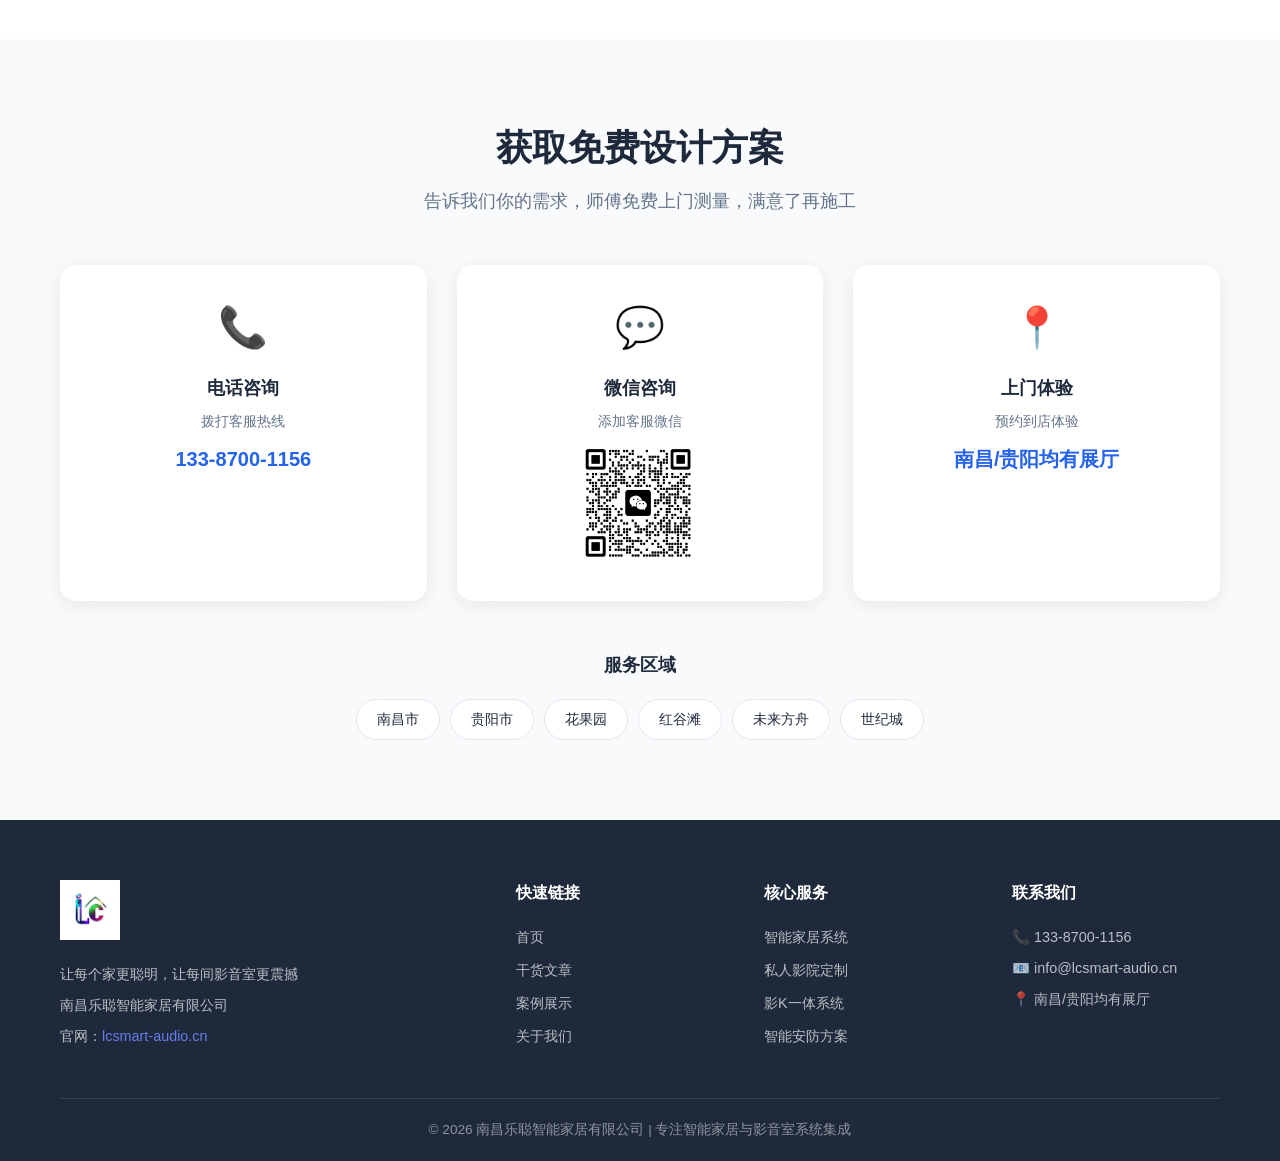
==== commit 21878efc: "修复导航栏LOGO和标题布局" ====
--- a/index.html
+++ b/index.html
@@ -21,7 +21,7 @@
 <body>
     <header>
         <nav class="container">
-            <a href="#" style="display:flex;align-items:center;"><img src="logo.png" alt="乐聪智能生活" style="height:60px;vertical-align:middle;"><span style="font-size:1.6rem;font-weight:bold;margin-left:10px;color:#2563eb;">乐聪智能影音</span></a>
+            <div style="display:flex;align-items:center;"><a href="#"><img src="logo.png" alt="乐聪智能生活" style="height:60px;"></a><span style="font-size:1.6rem;font-weight:bold;margin-left:10px;color:#2563eb;">乐聪智能影音</span></div>
             <ul class="nav-links">
                 <li><a href="#home">首页</a></li>
                 <li><a href="#articles">干货文章</a></li>
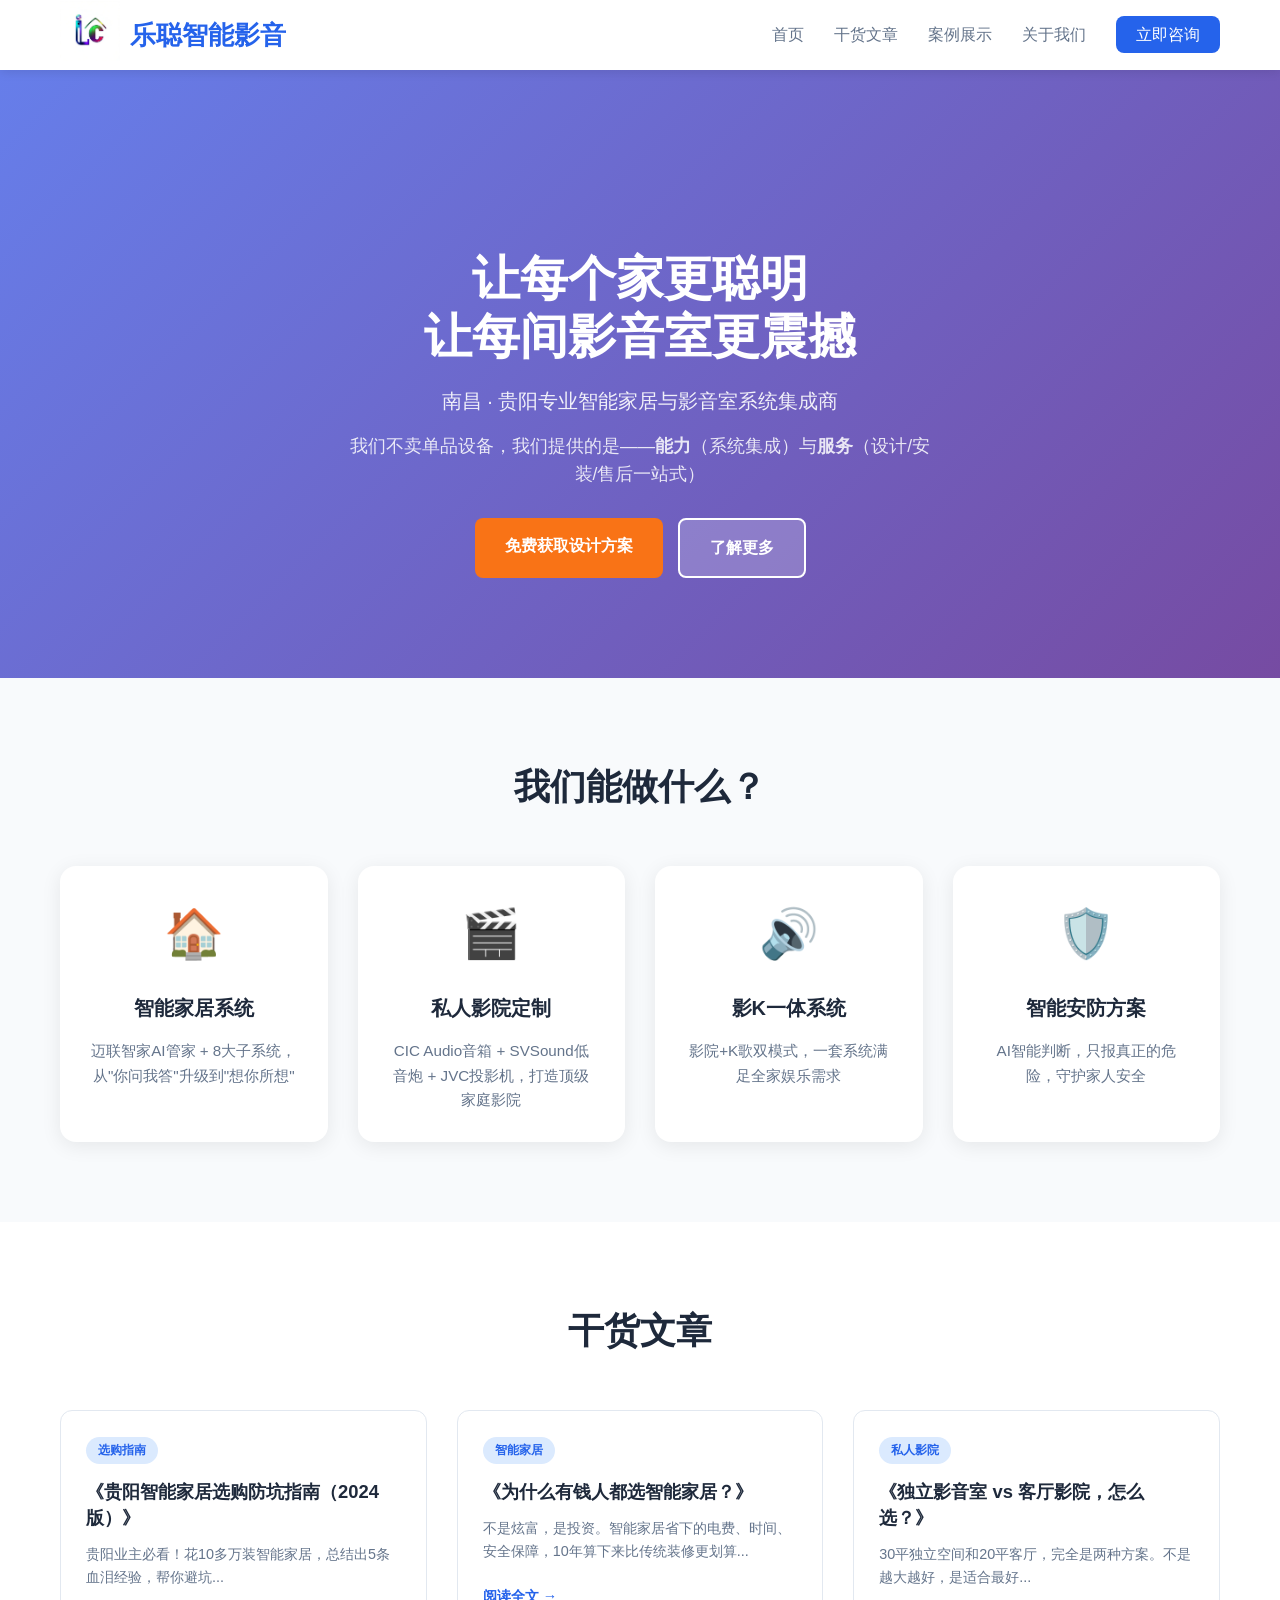
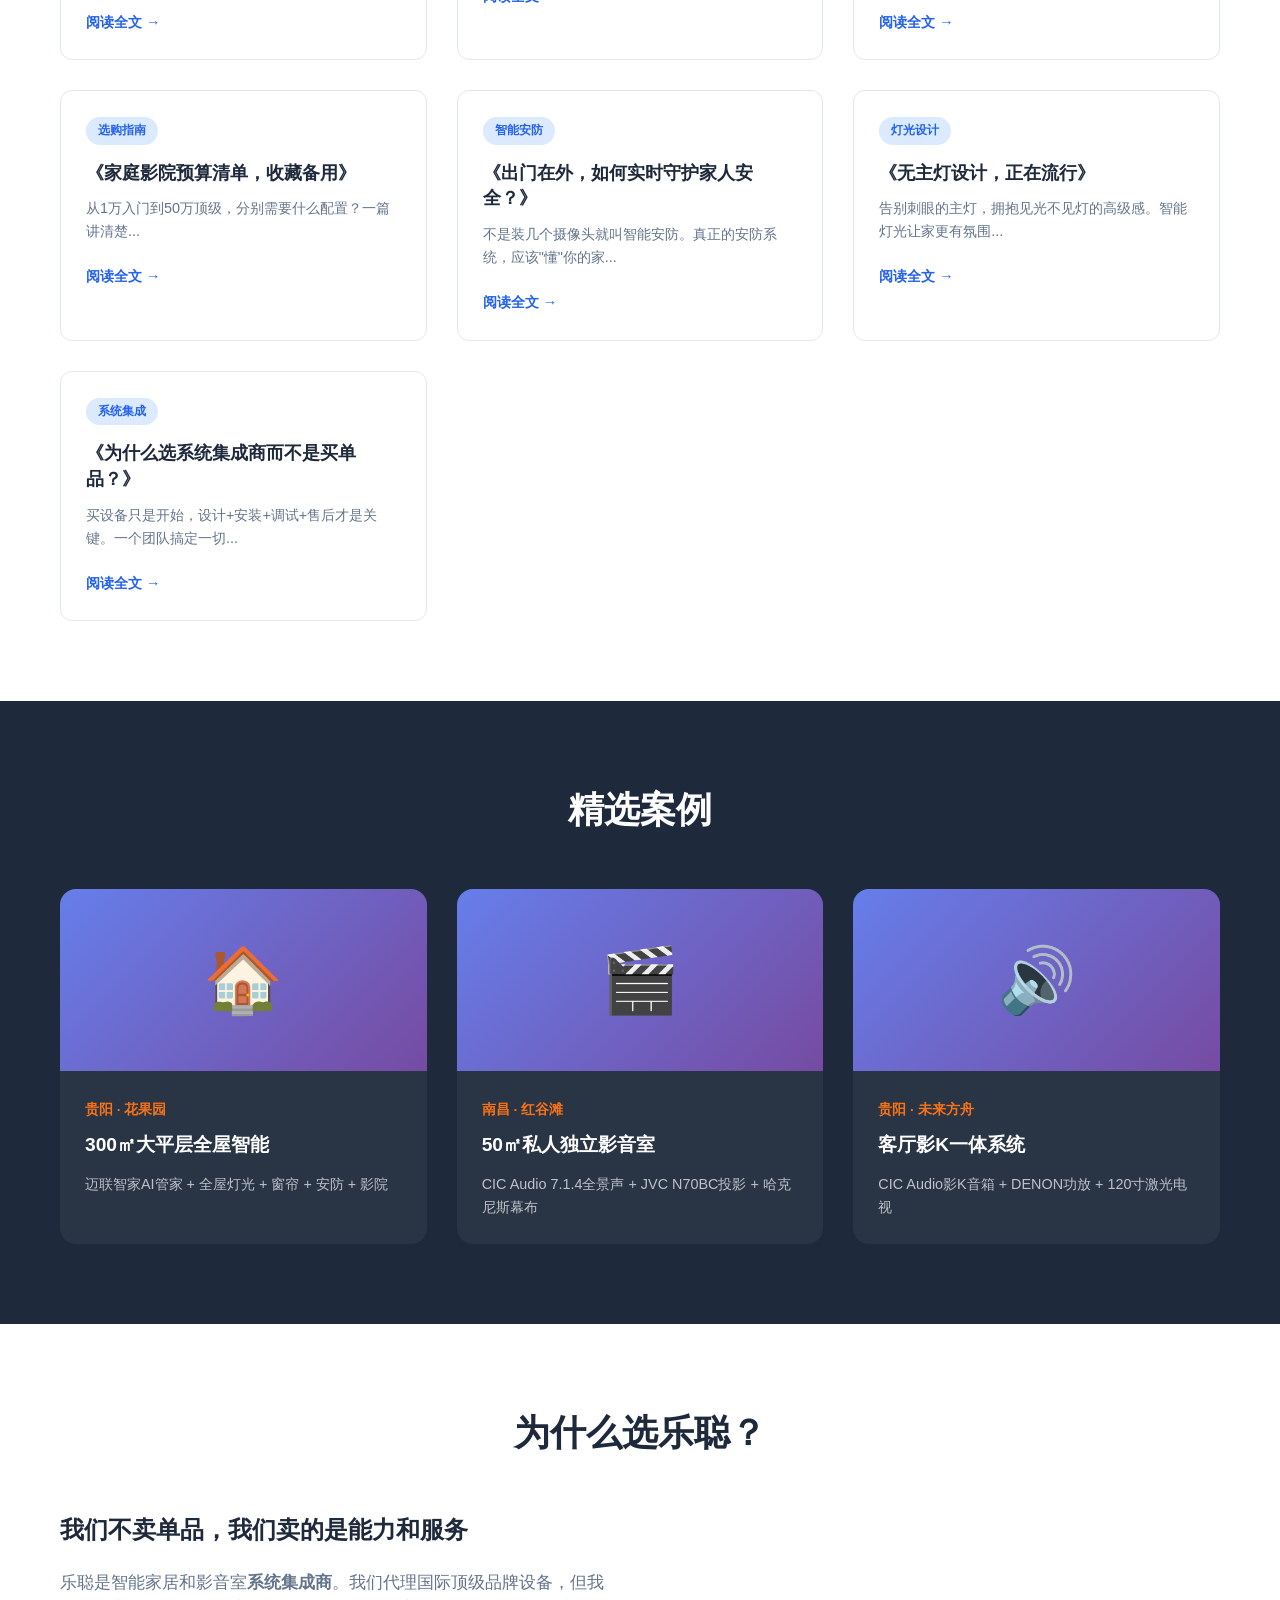
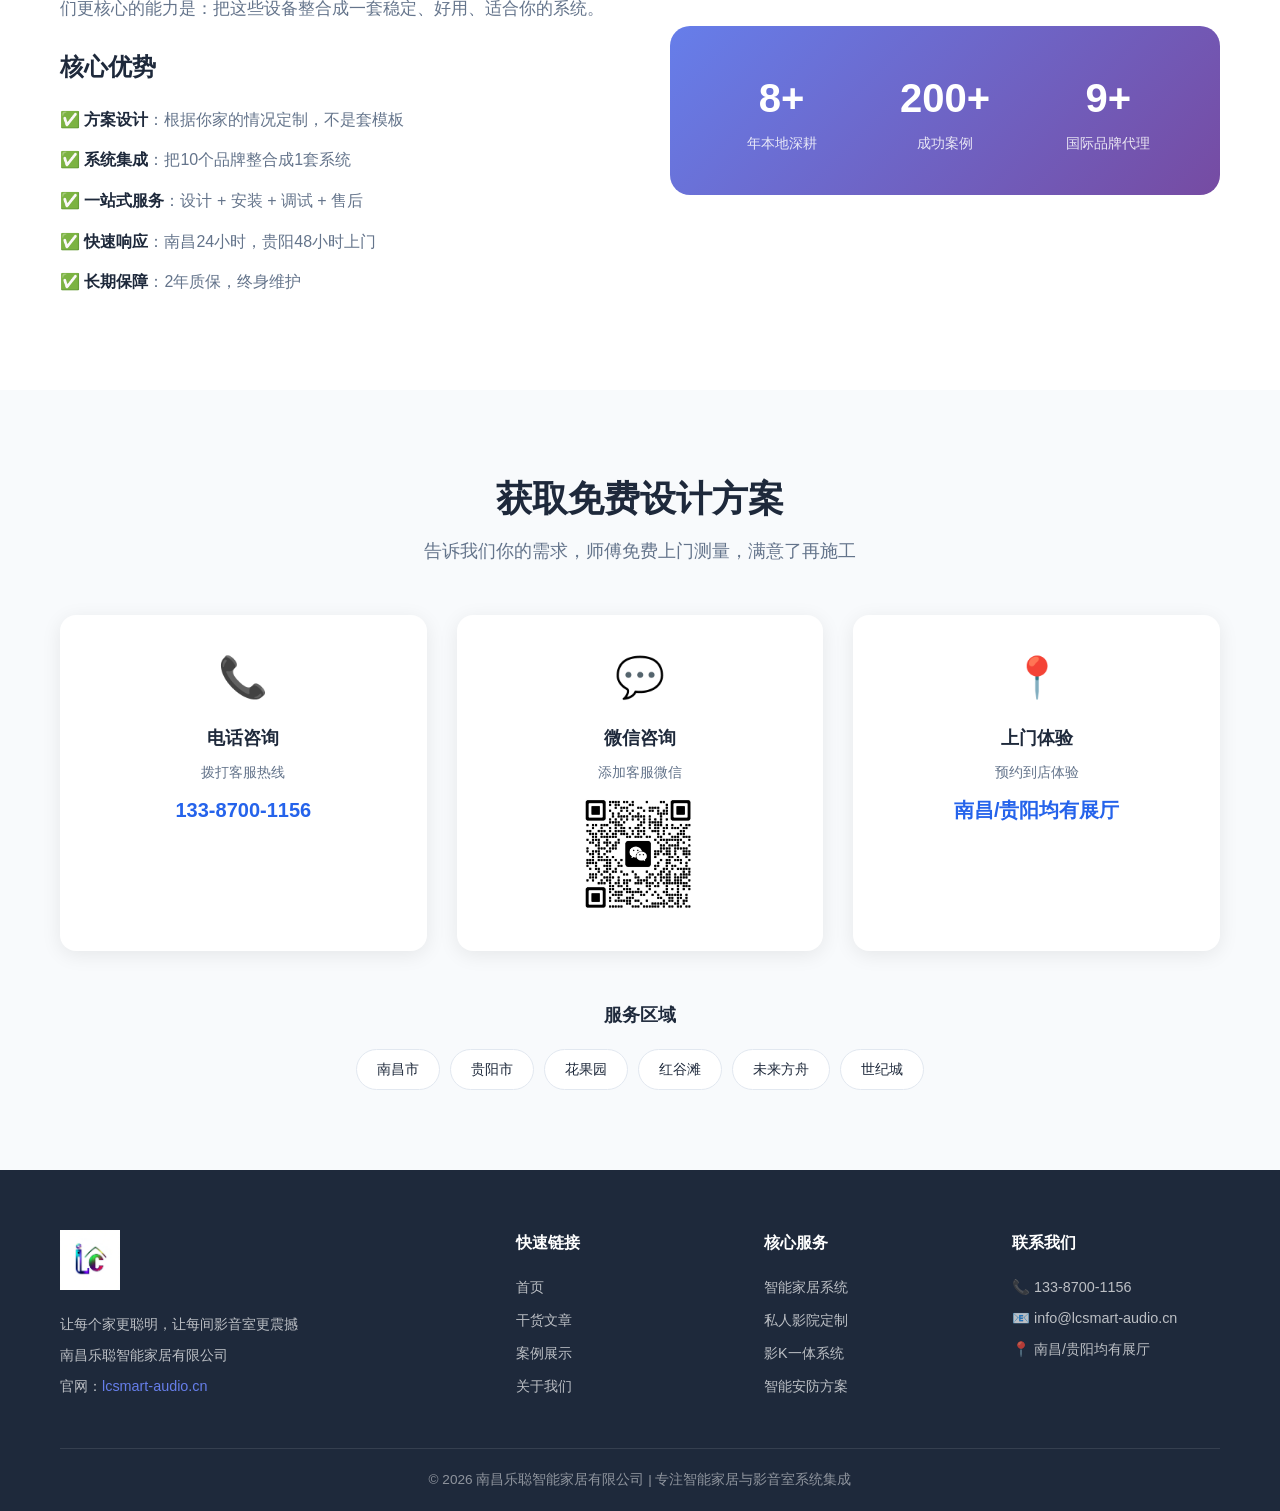
==== commit 7a8e872d: "feat: 首页添加贵阳智能家居选购防坑指南文章" ====
--- a/index.html
+++ b/index.html
@@ -77,6 +77,12 @@
             <h2 class="section-title">干货文章</h2>
             <div class="article-grid">
                 <article class="article-card">
+                    <span class="tag">选购指南</span>
+                    <h3>《贵阳智能家居选购防坑指南（2024版）》</h3>
+                    <p>贵阳业主必看！花10多万装智能家居，总结出5条血泪经验，帮你避坑...</p>
+                    <a href="article-guiyang-smart-home-guide.html" class="read-more">阅读全文 →</a>
+                </article>
+                <article class="article-card">
                     <span class="tag">智能家居</span>
                     <h3>《为什么有钱人都选智能家居？》</h3>
                     <p>不是炫富，是投资。智能家居省下的电费、时间、安全保障，10年算下来比传统装修更划算...</p>
--- a/styles.css
+++ b/styles.css
@@ -24,6 +24,7 @@
     line-height: 1.6;
     color: var(--dark);
     background: var(--white);
+    padding-top: 70px;
 }
 
 .container {
@@ -209,7 +210,7 @@
 /* ==================== ARTICLES ==================== */
 .article-grid {
     display: grid;
-    grid-template-columns: repeat(auto-fit, minmax(320px, 1fr));
+    grid-template-columns: repeat(auto-fit, minmax(280px, 1fr));
     gap: 30px;
 }
 
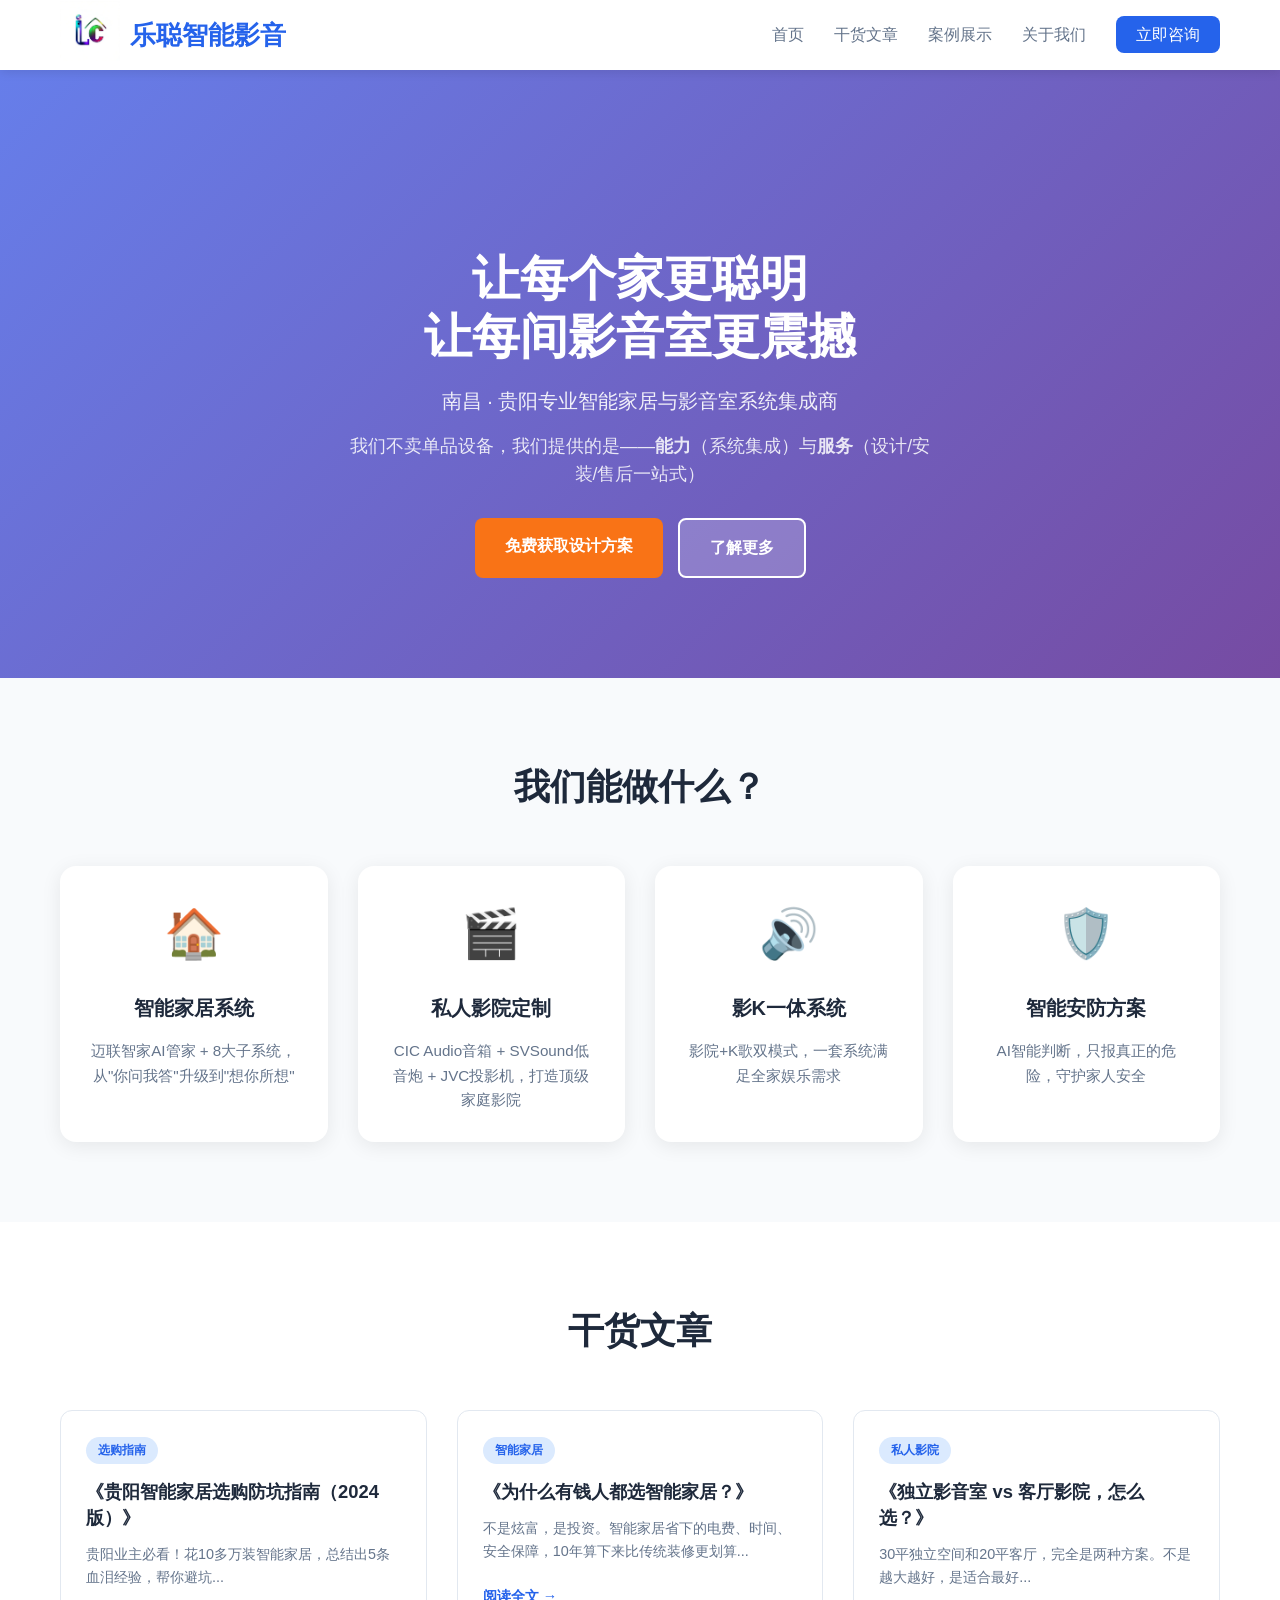
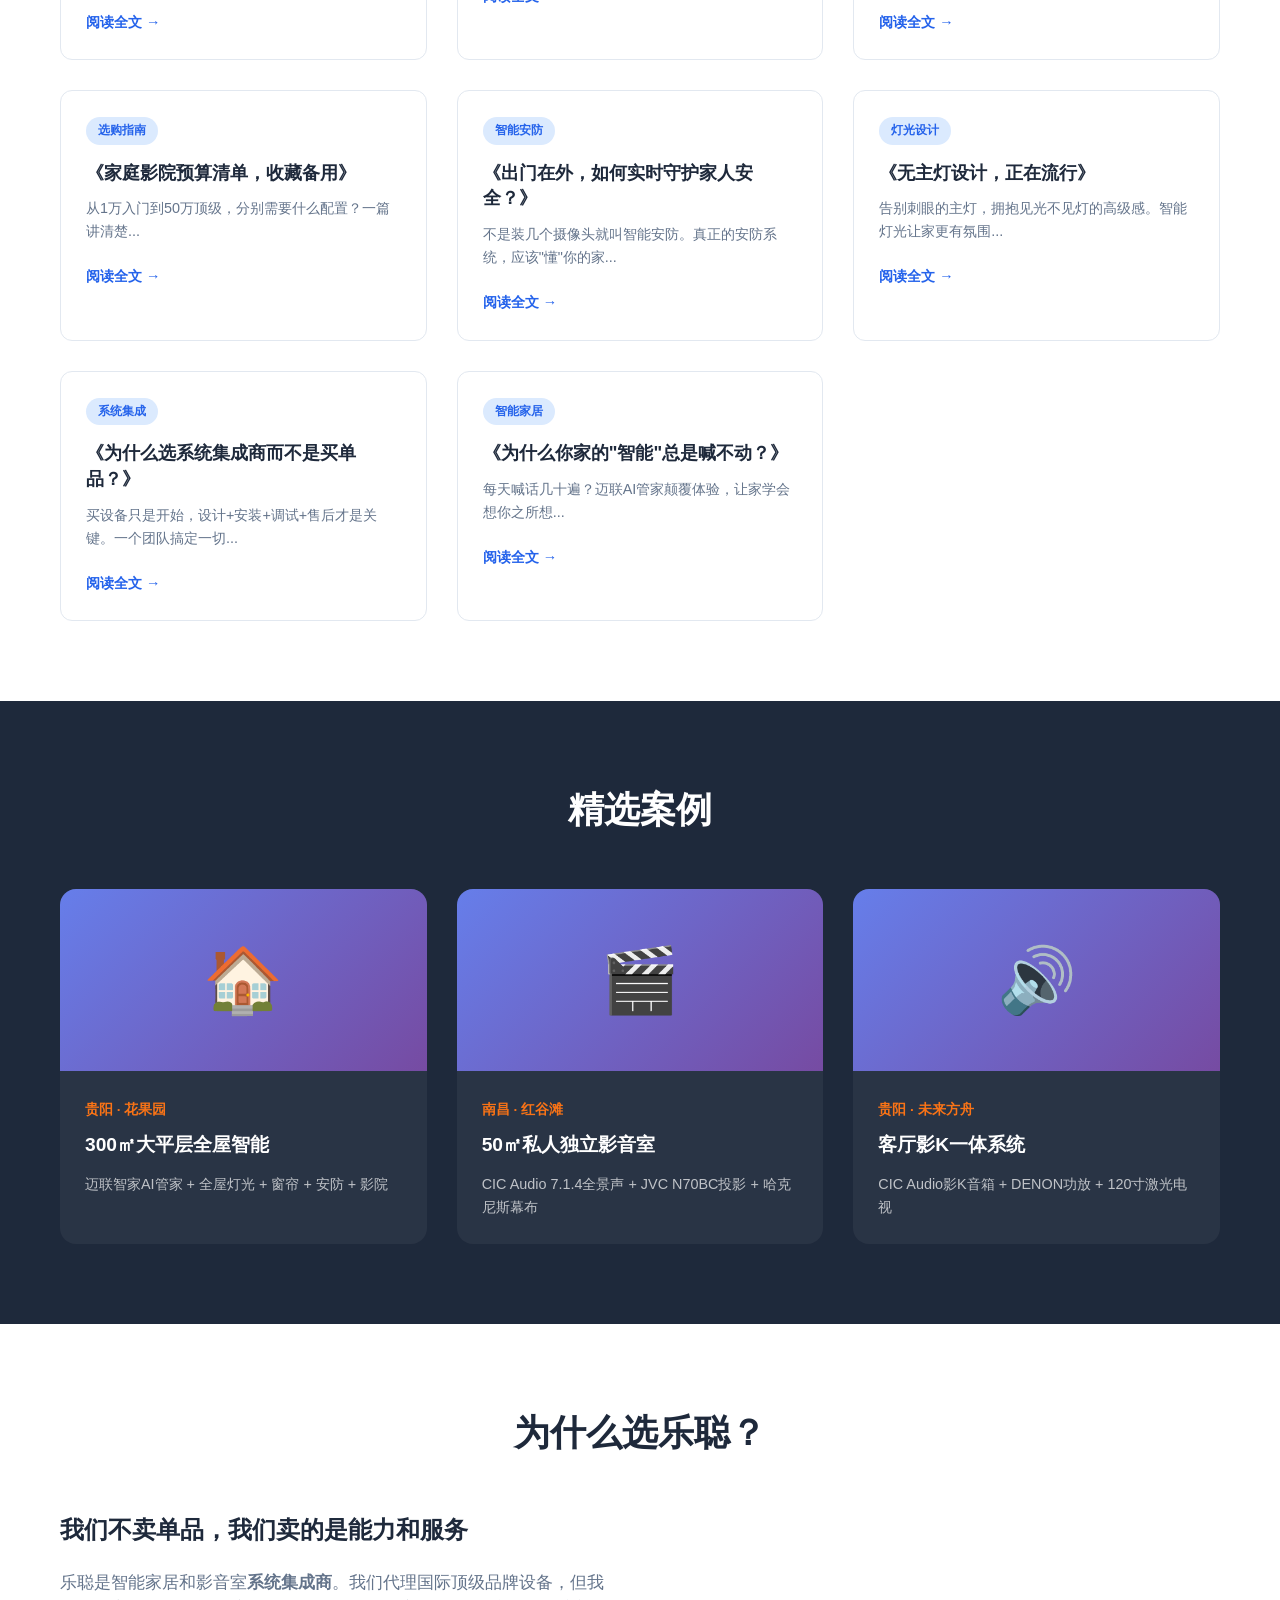
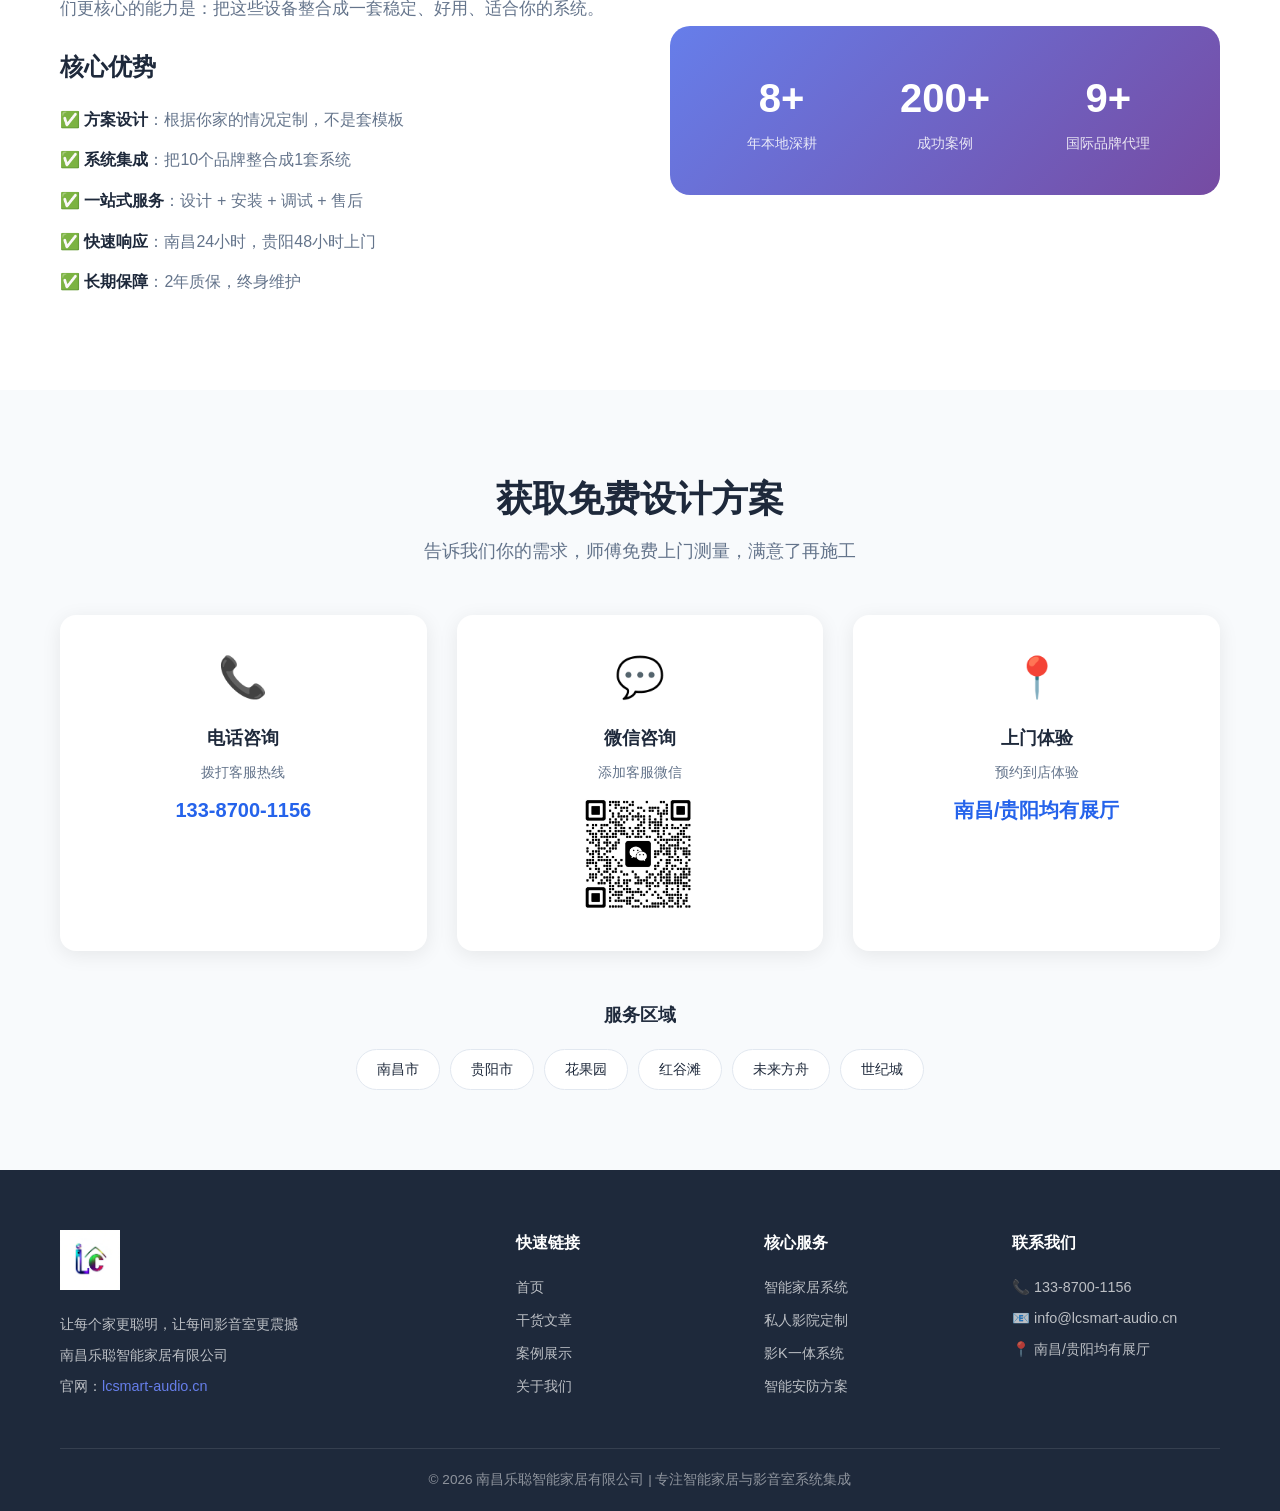
==== commit 6e3d6b5c: "feat: 添加AI管家文章《为什么你家的智能总是喊不动》" ====
--- a/index.html
+++ b/index.html
@@ -118,6 +118,12 @@
                     <p>买设备只是开始，设计+安装+调试+售后才是关键。一个团队搞定一切...</p>
                     <a href="article-integrator.html" class="read-more">阅读全文 →</a>
                 </article>
+                <article class="article-card">
+                    <span class="tag">智能家居</span>
+                    <h3>《为什么你家的"智能"总是喊不动？》</h3>
+                    <p>每天喊话几十遍？迈联AI管家颠覆体验，让家学会想你之所想...</p>
+                    <a href="article-ai-butler.html" class="read-more">阅读全文 →</a>
+                </article>
             </div>
         </div>
     </section>
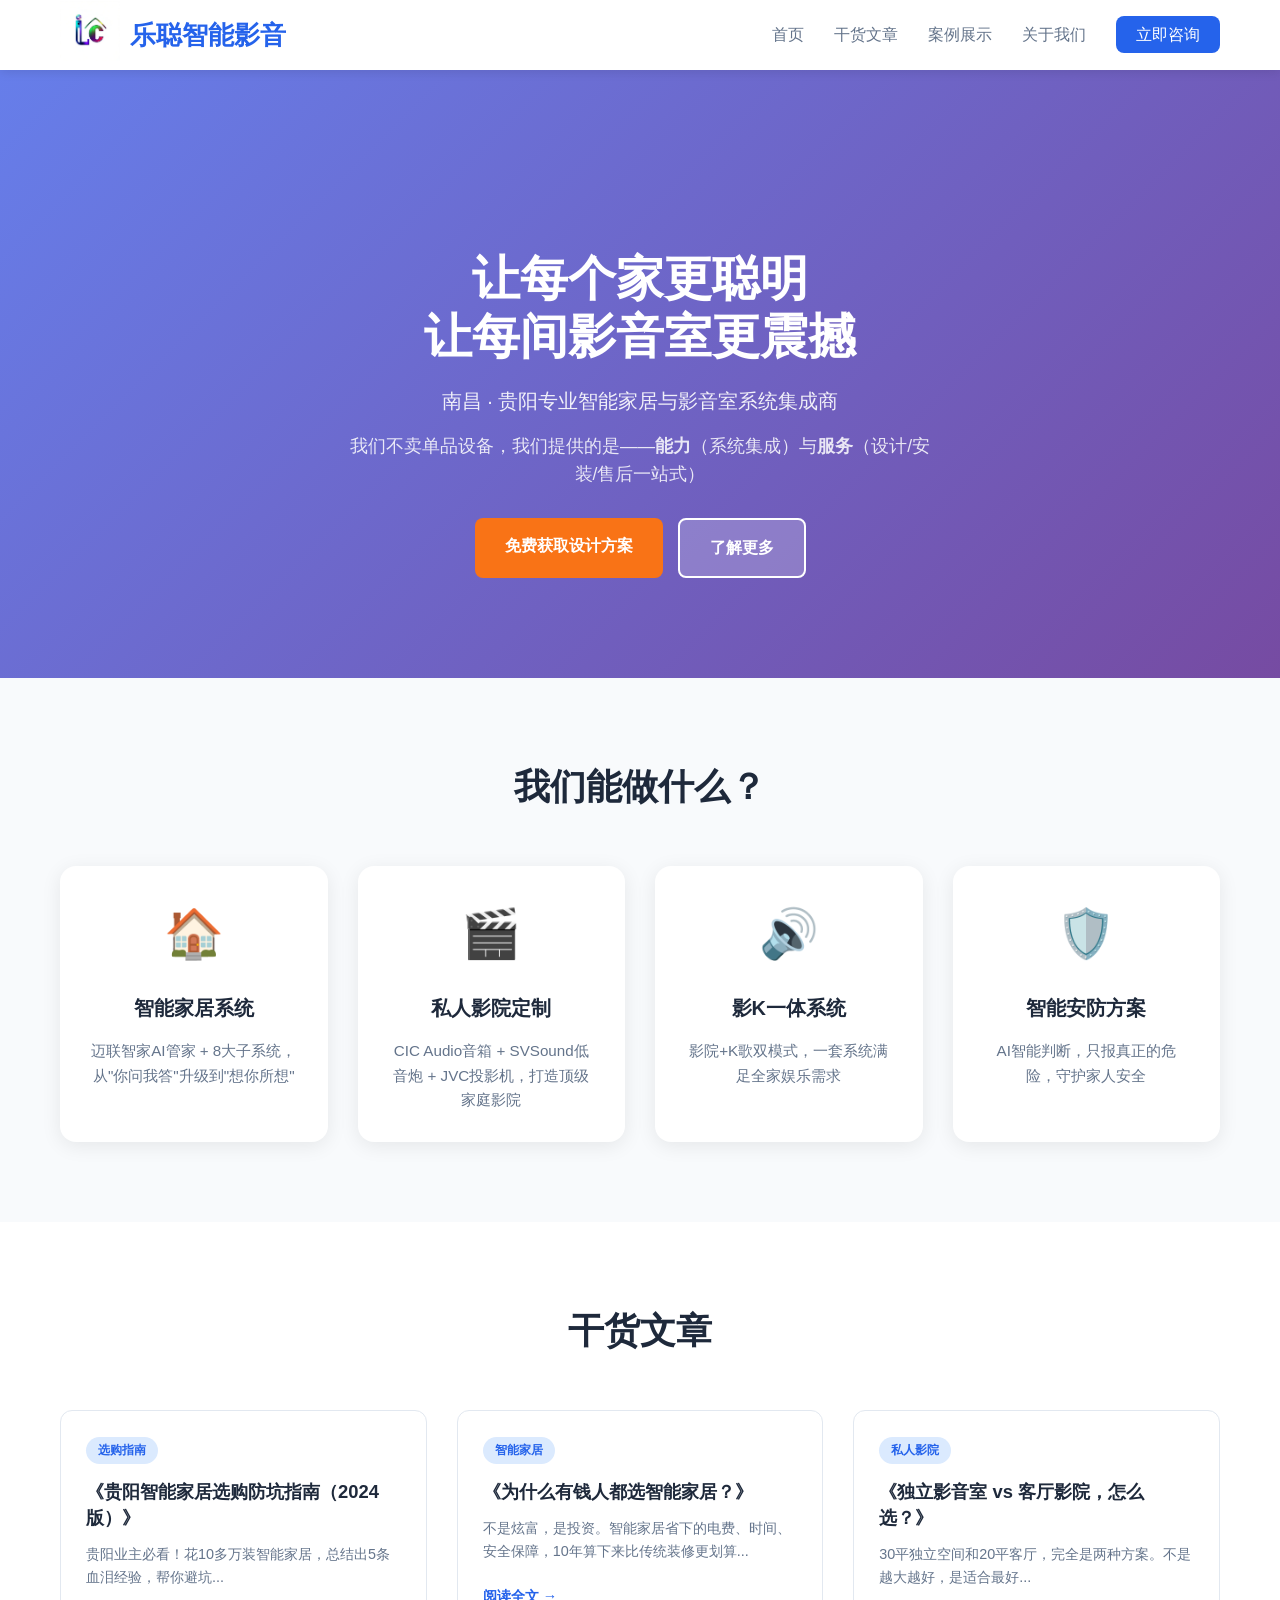
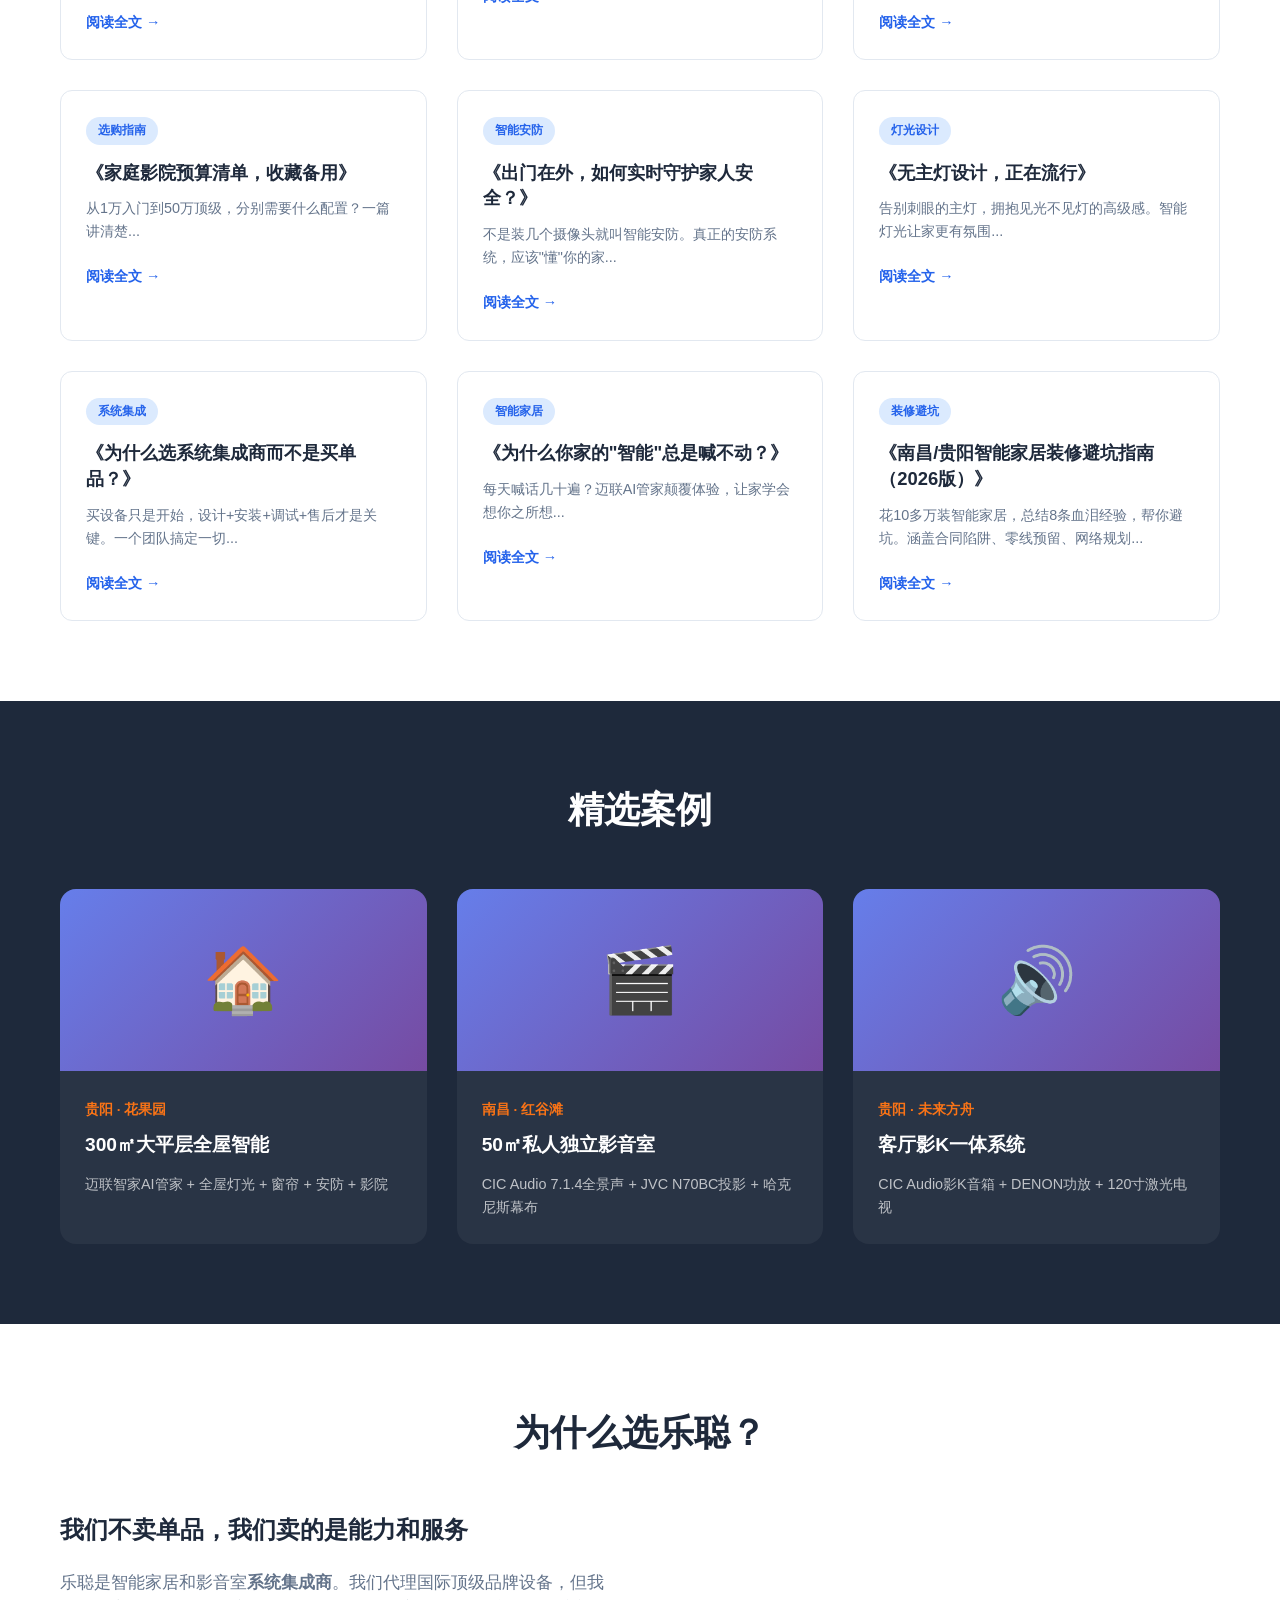
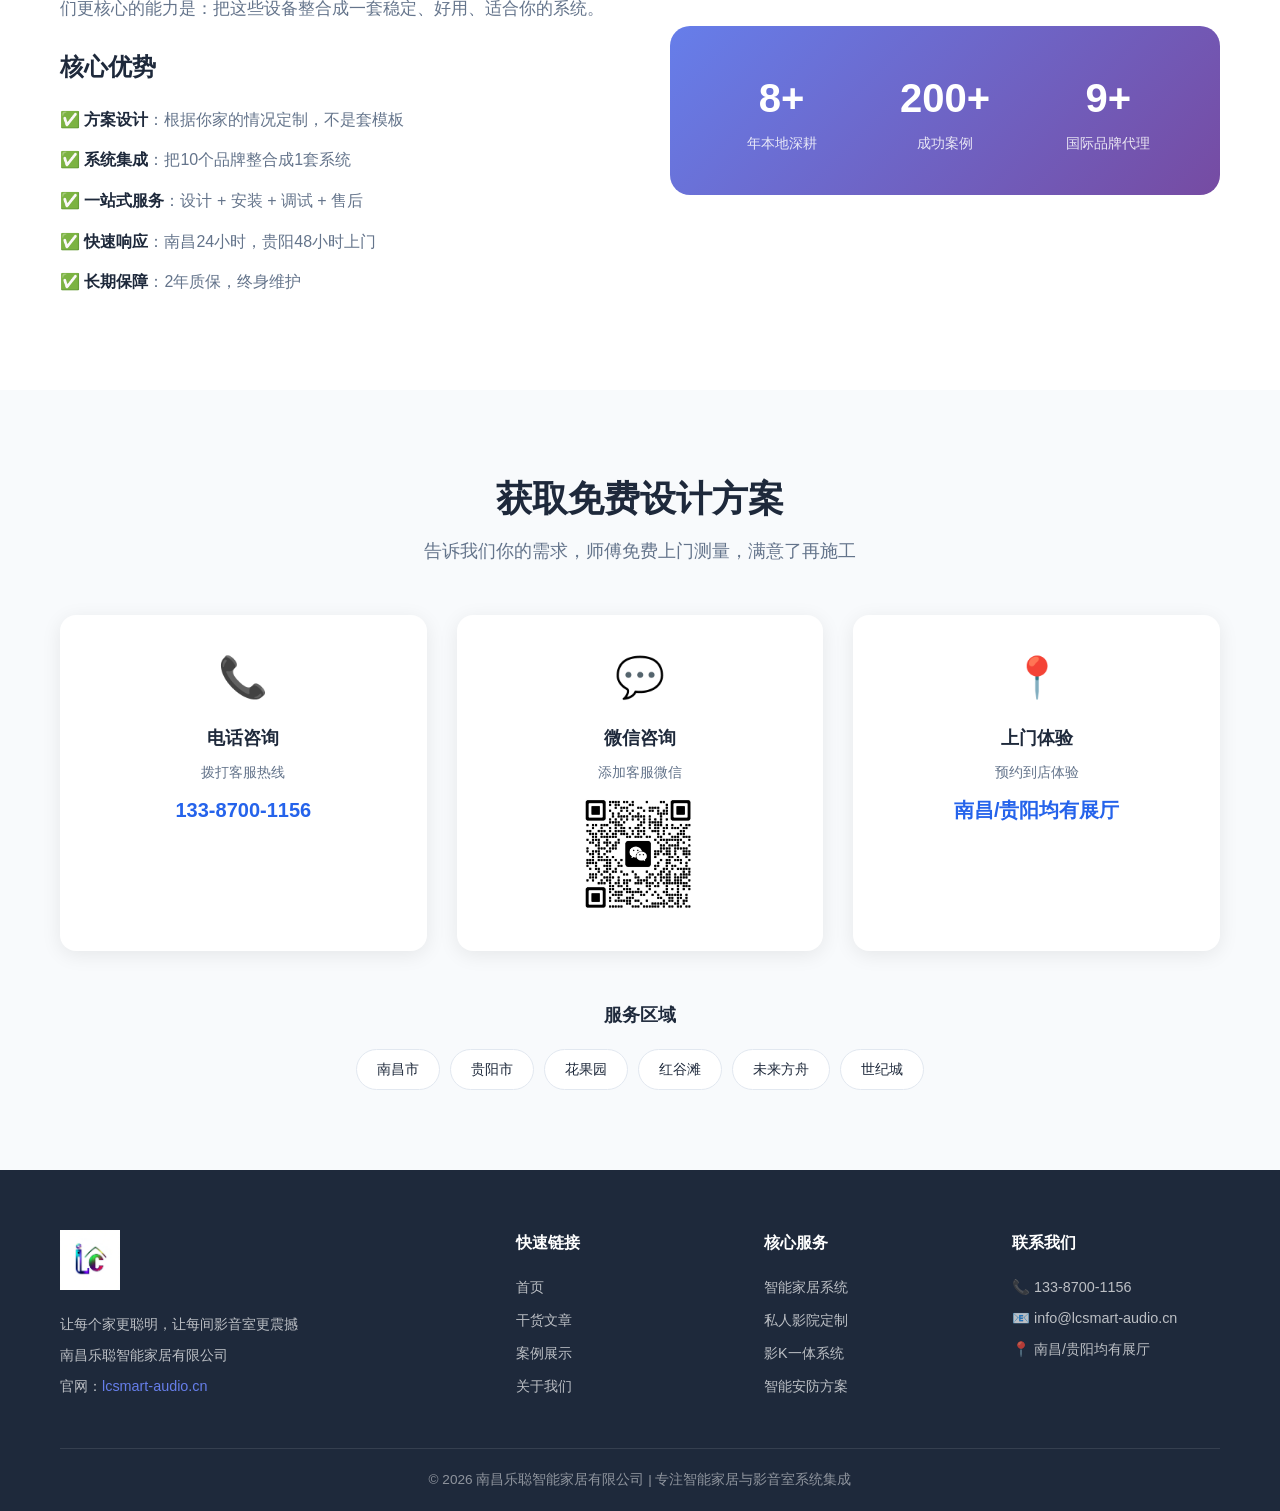
==== commit 23df418c: "新增智能家居装修避坑指南(2026版) - SEO优化文章" ====
--- a/index.html
+++ b/index.html
@@ -124,6 +124,12 @@
                     <p>每天喊话几十遍？迈联AI管家颠覆体验，让家学会想你之所想...</p>
                     <a href="article-ai-butler.html" class="read-more">阅读全文 →</a>
                 </article>
+                <article class="article-card">
+                    <span class="tag">装修避坑</span>
+                    <h3>《南昌/贵阳智能家居装修避坑指南（2026版）》</h3>
+                    <p>花10多万装智能家居，总结8条血泪经验，帮你避坑。涵盖合同陷阱、零线预留、网络规划...</p>
+                    <a href="article-smart-home-pitfalls-2026.html" class="read-more">阅读全文 →</a>
+                </article>
             </div>
         </div>
     </section>
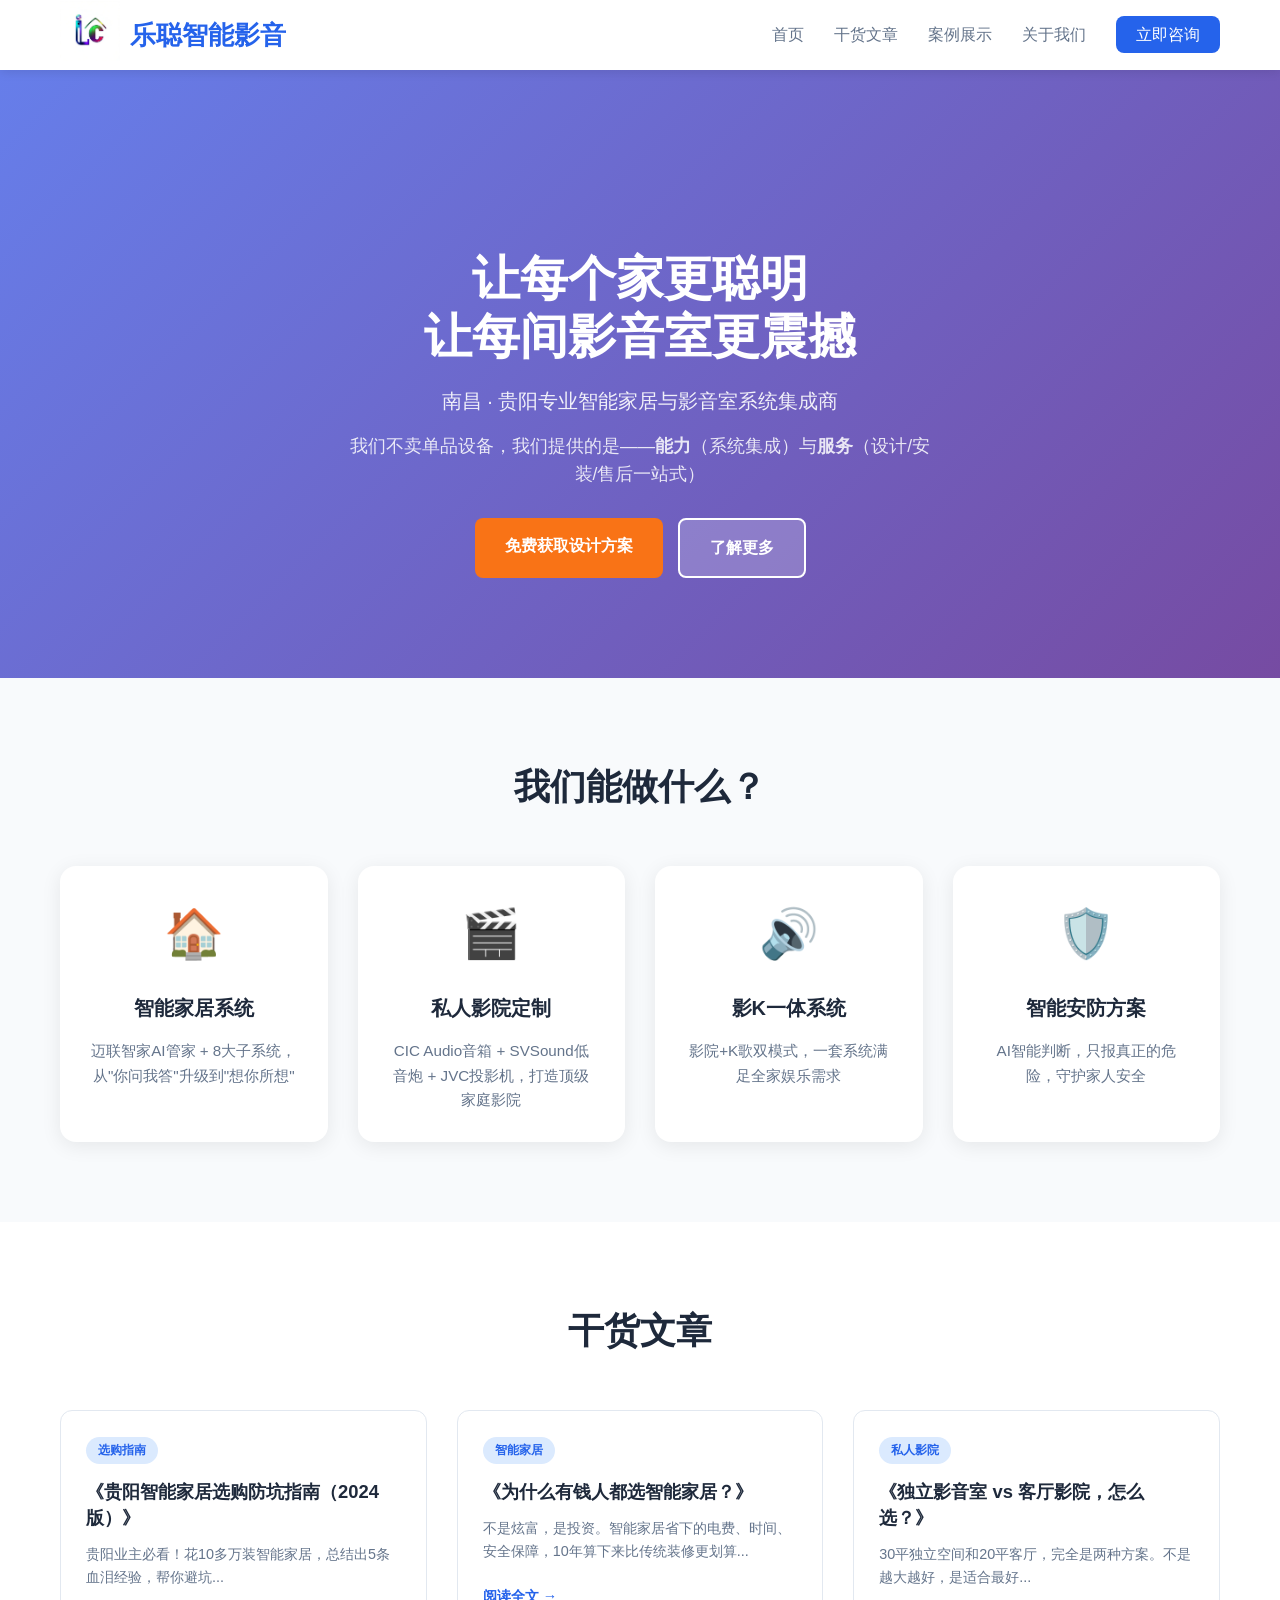
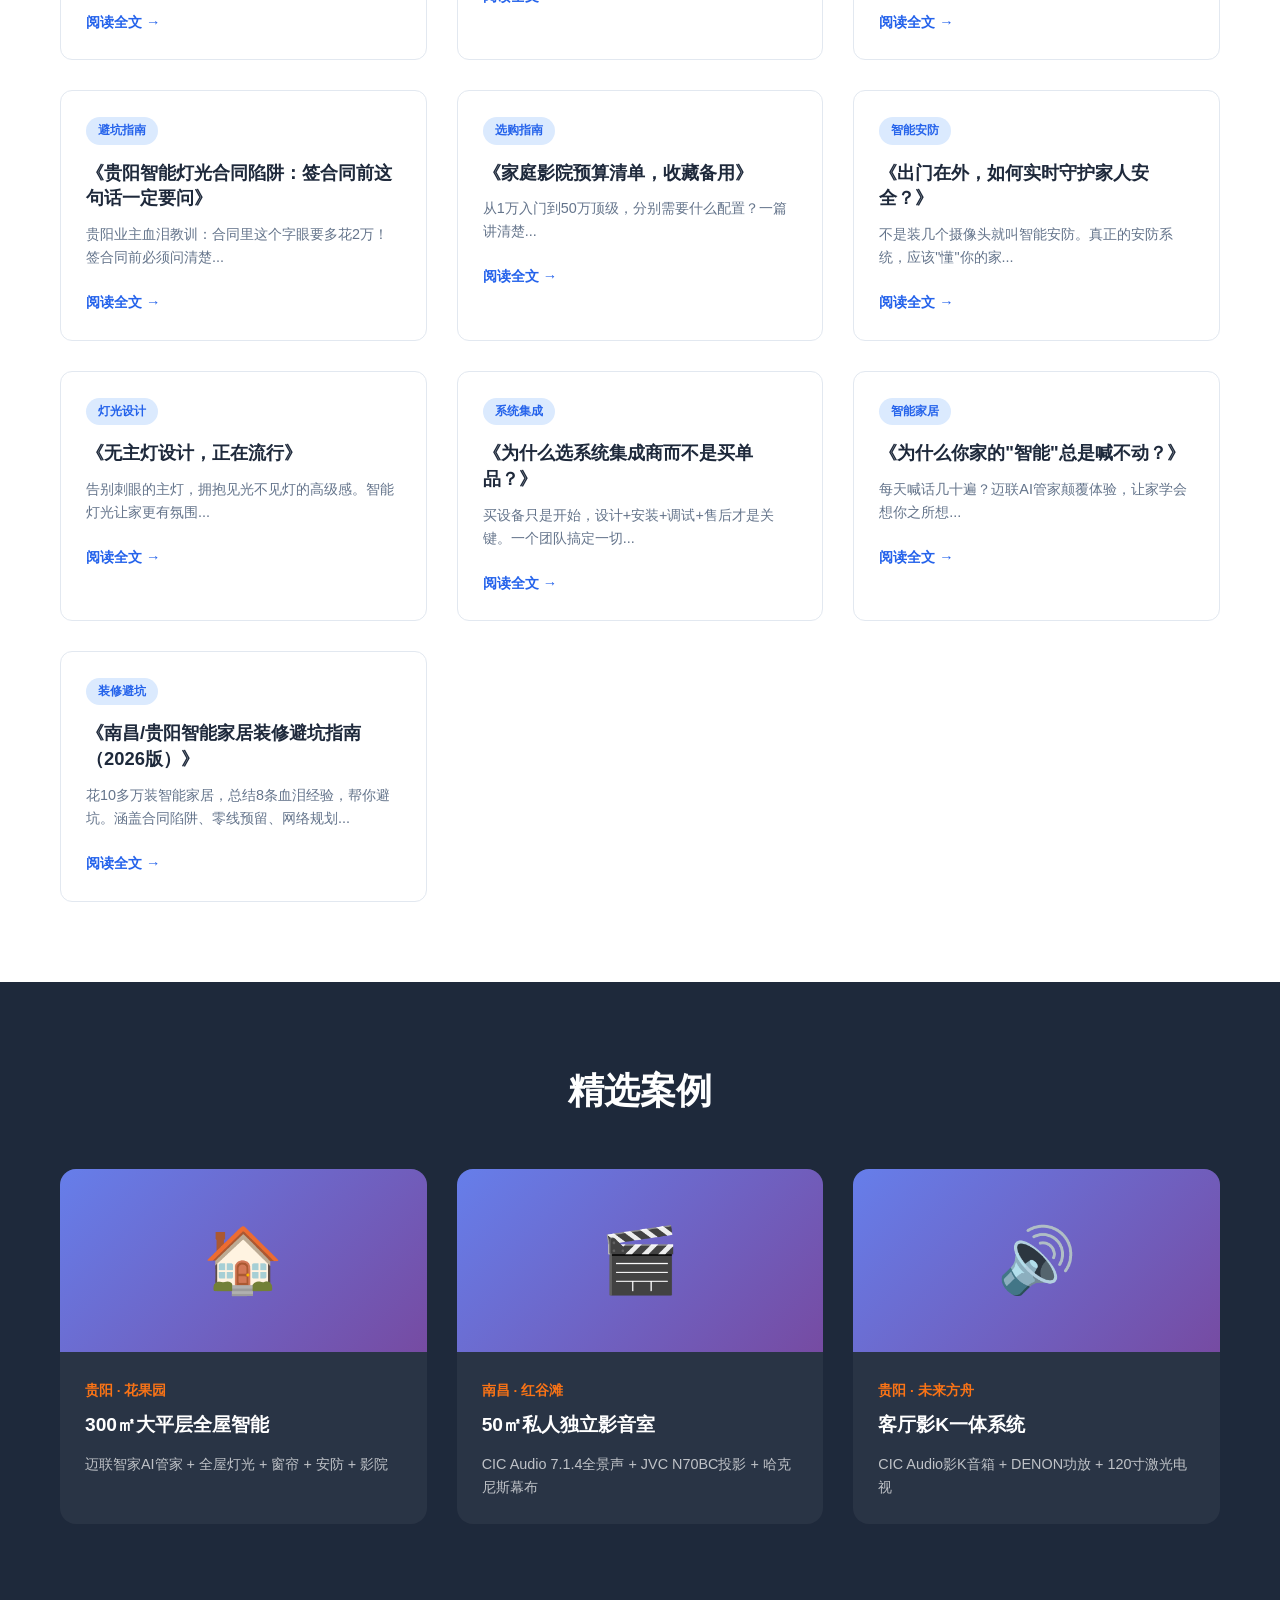
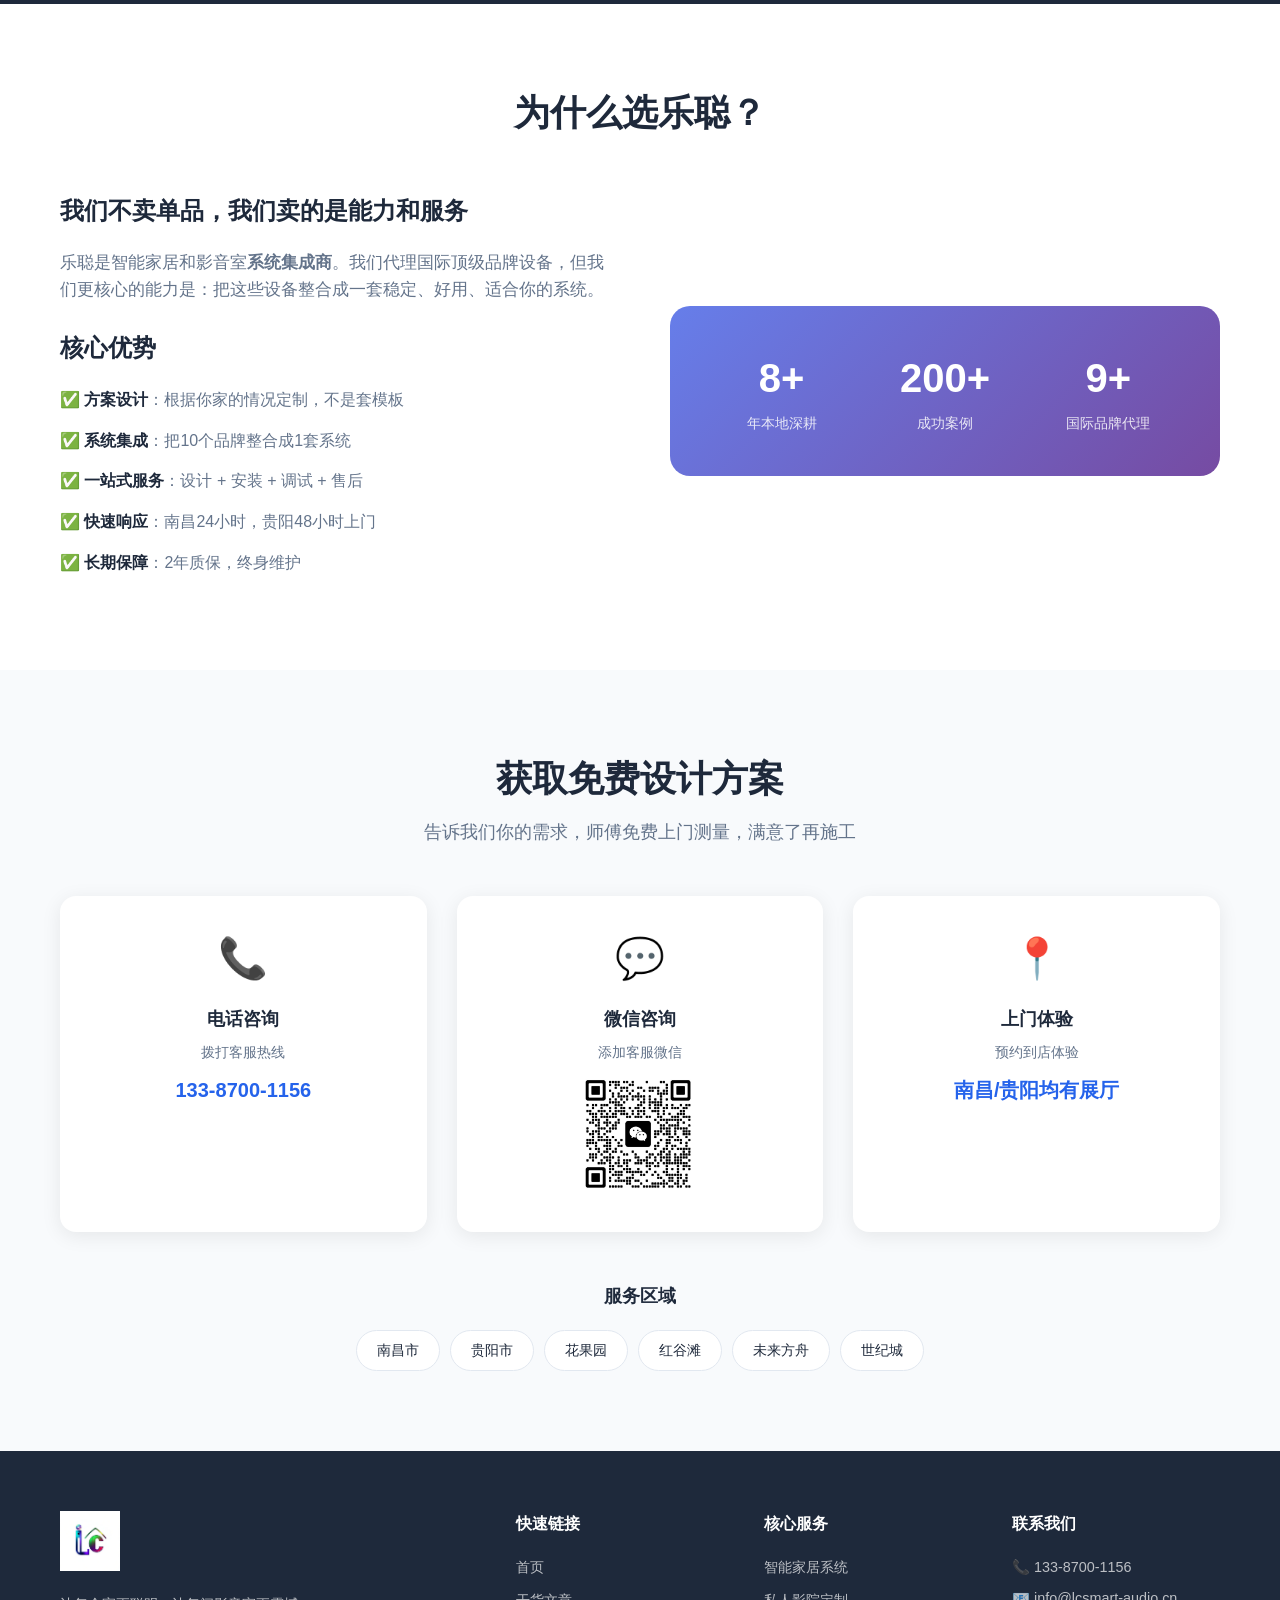
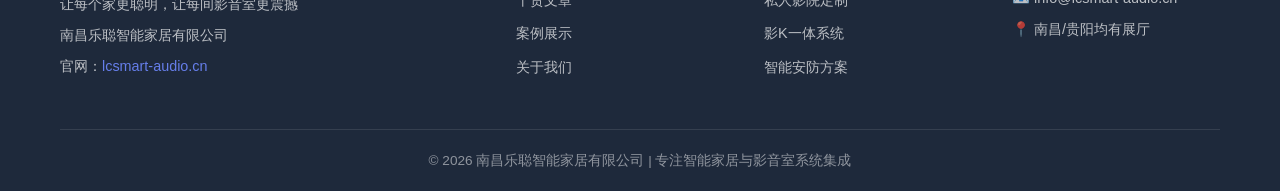
==== commit ad736021: "SEO优化：canonical标签全覆盖 + 今日文章发布" ====
--- a/index.html
+++ b/index.html
@@ -95,6 +95,12 @@
                     <a href="article-room-vs-livingroom.html" class="read-more">阅读全文 →</a>
                 </article>
                 <article class="article-card">
+                    <span class="tag">避坑指南</span>
+                    <h3>《贵阳智能灯光合同陷阱：签合同前这句话一定要问》</h3>
+                    <p>贵阳业主血泪教训：合同里这个字眼要多花2万！签合同前必须问清楚...</p>
+                    <a href="article-guiyang-lighting-pitfalls-2026.html" class="read-more">阅读全文 →</a>
+                </article>
+                <article class="article-card">
                     <span class="tag">选购指南</span>
                     <h3>《家庭影院预算清单，收藏备用》</h3>
                     <p>从1万入门到50万顶级，分别需要什么配置？一篇讲清楚...</p>
